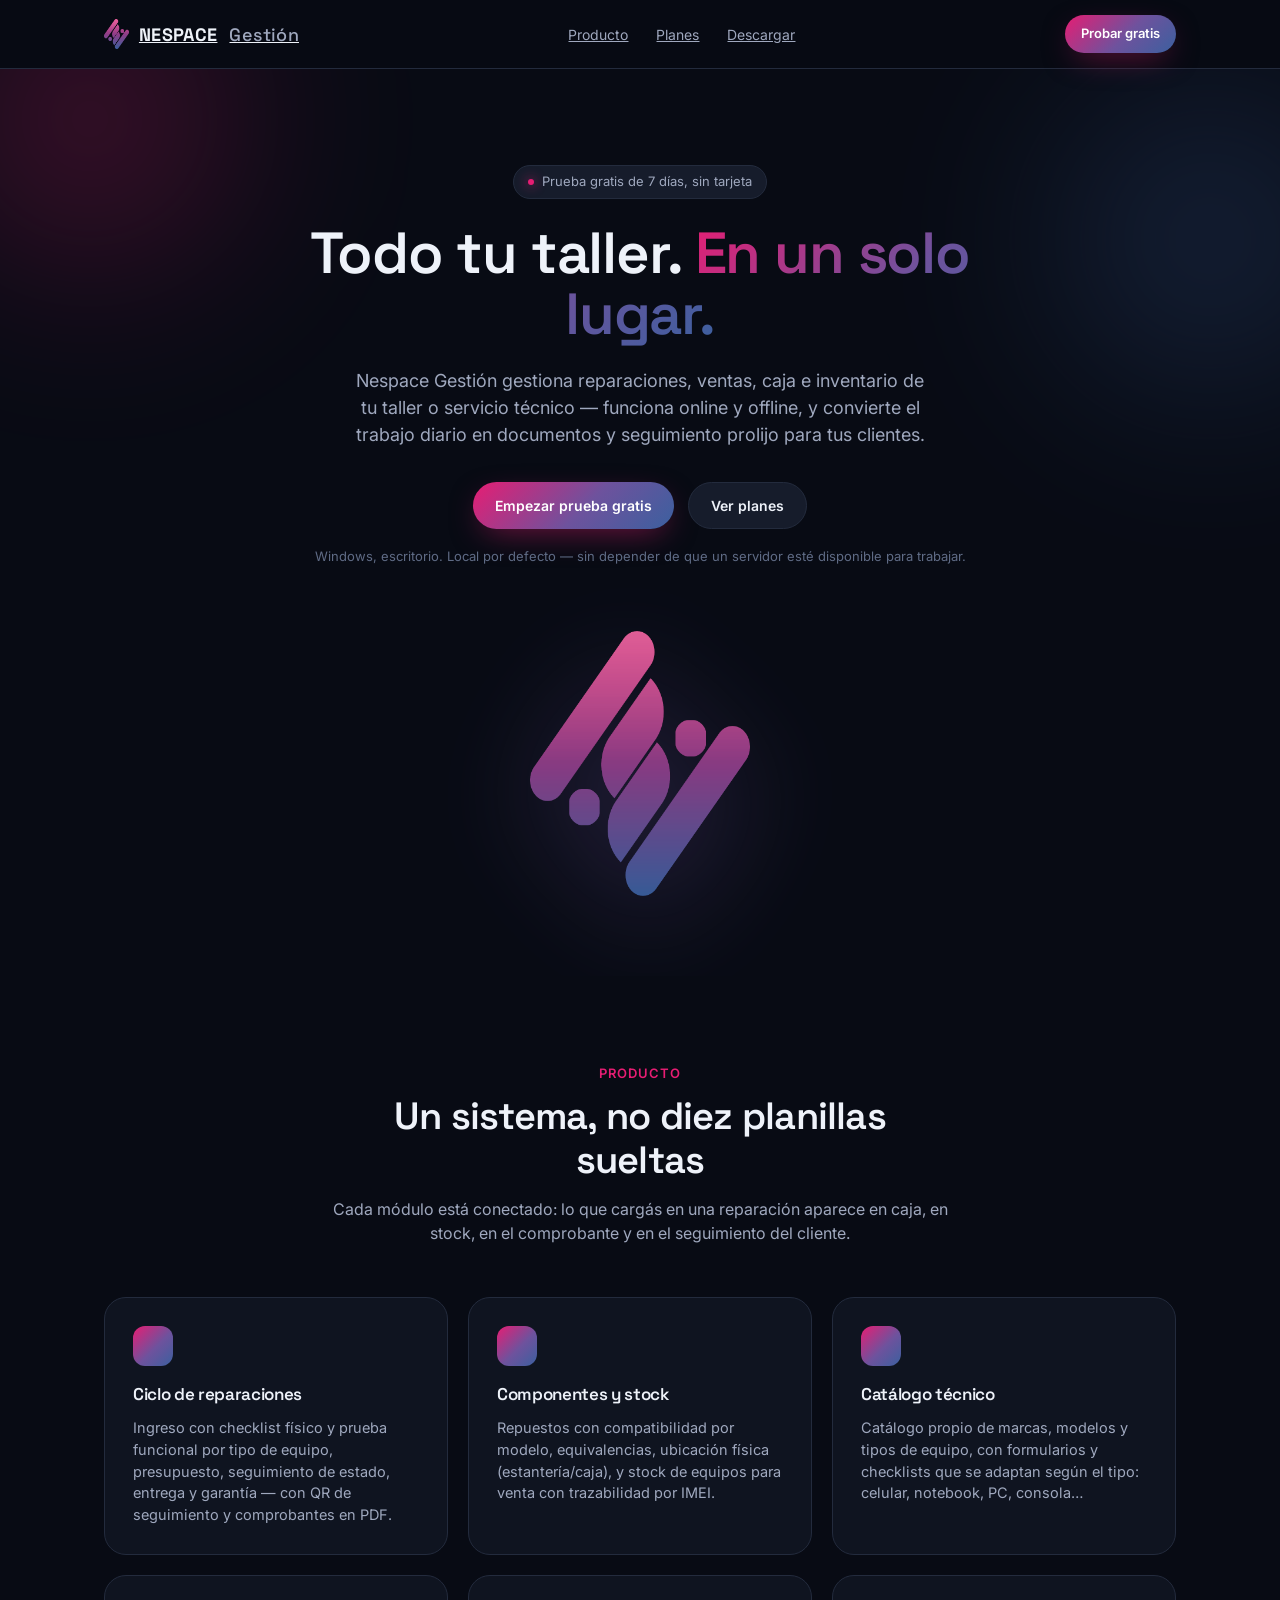
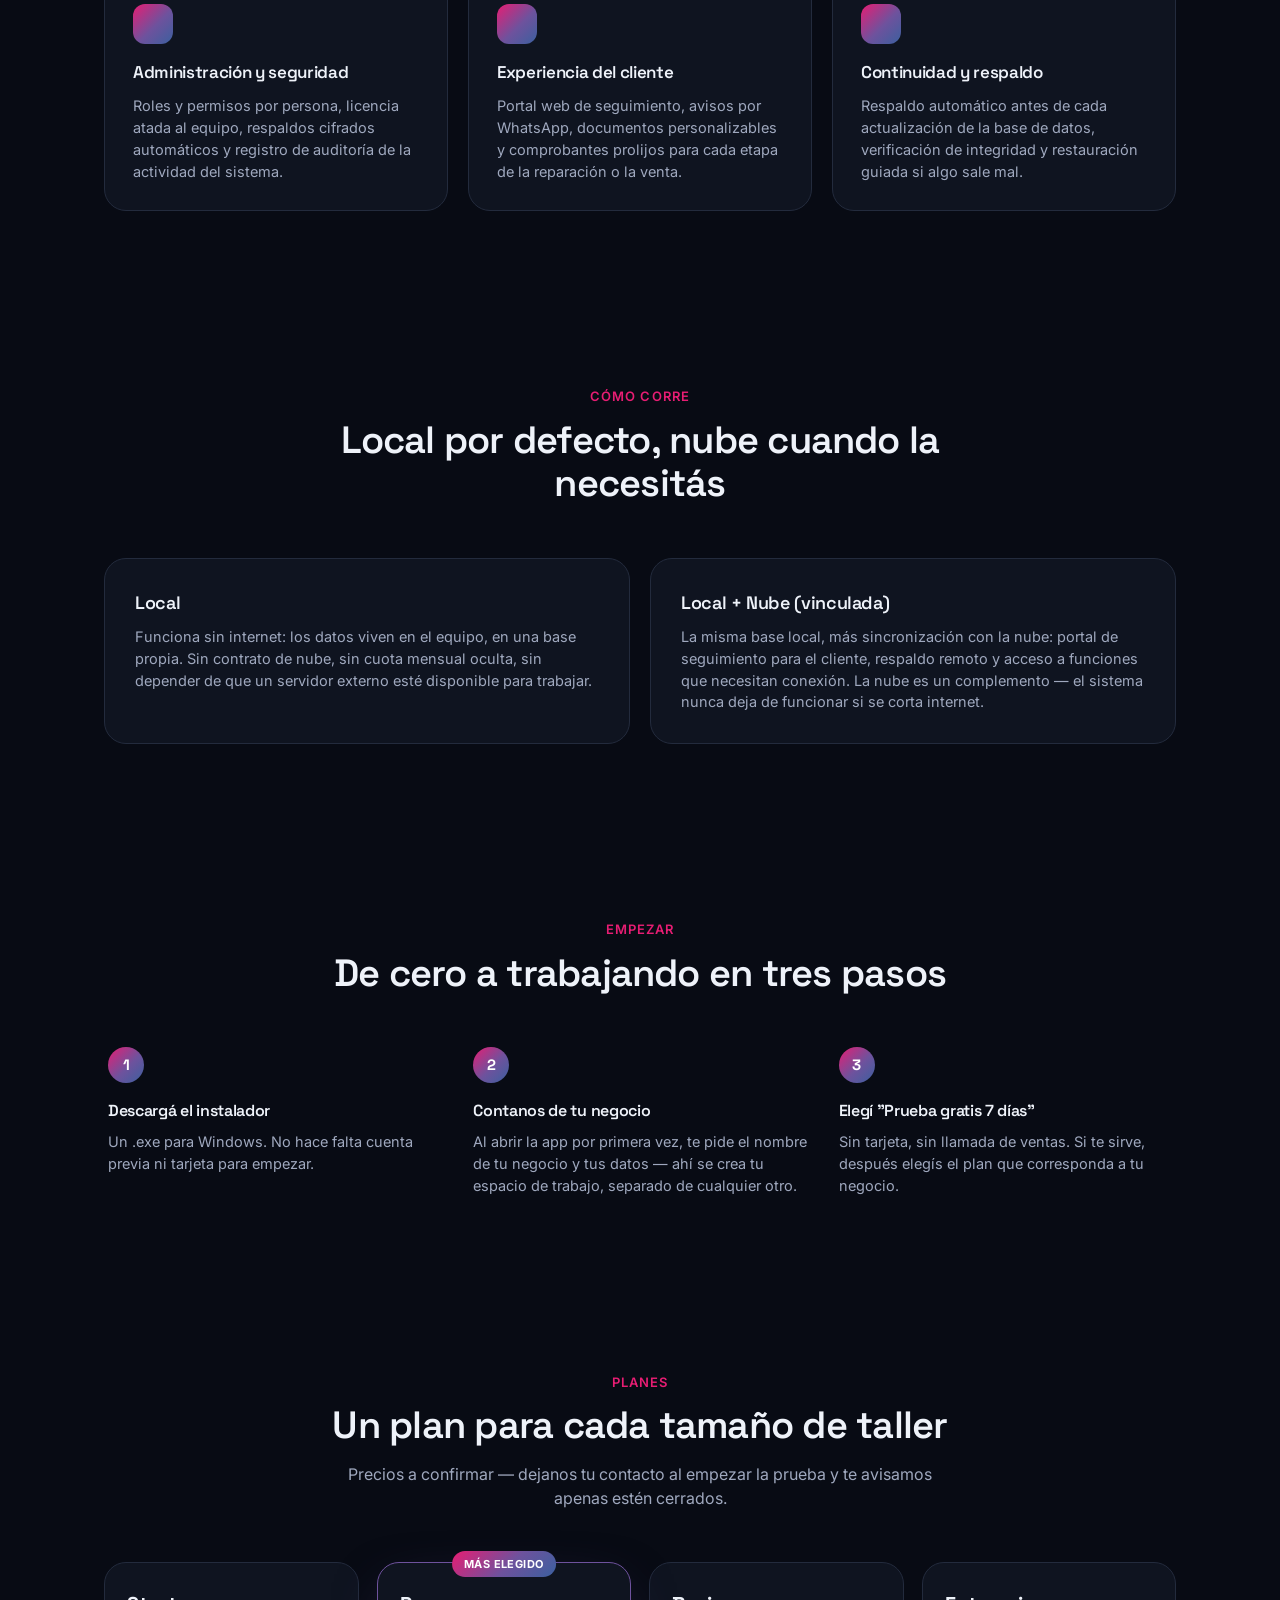
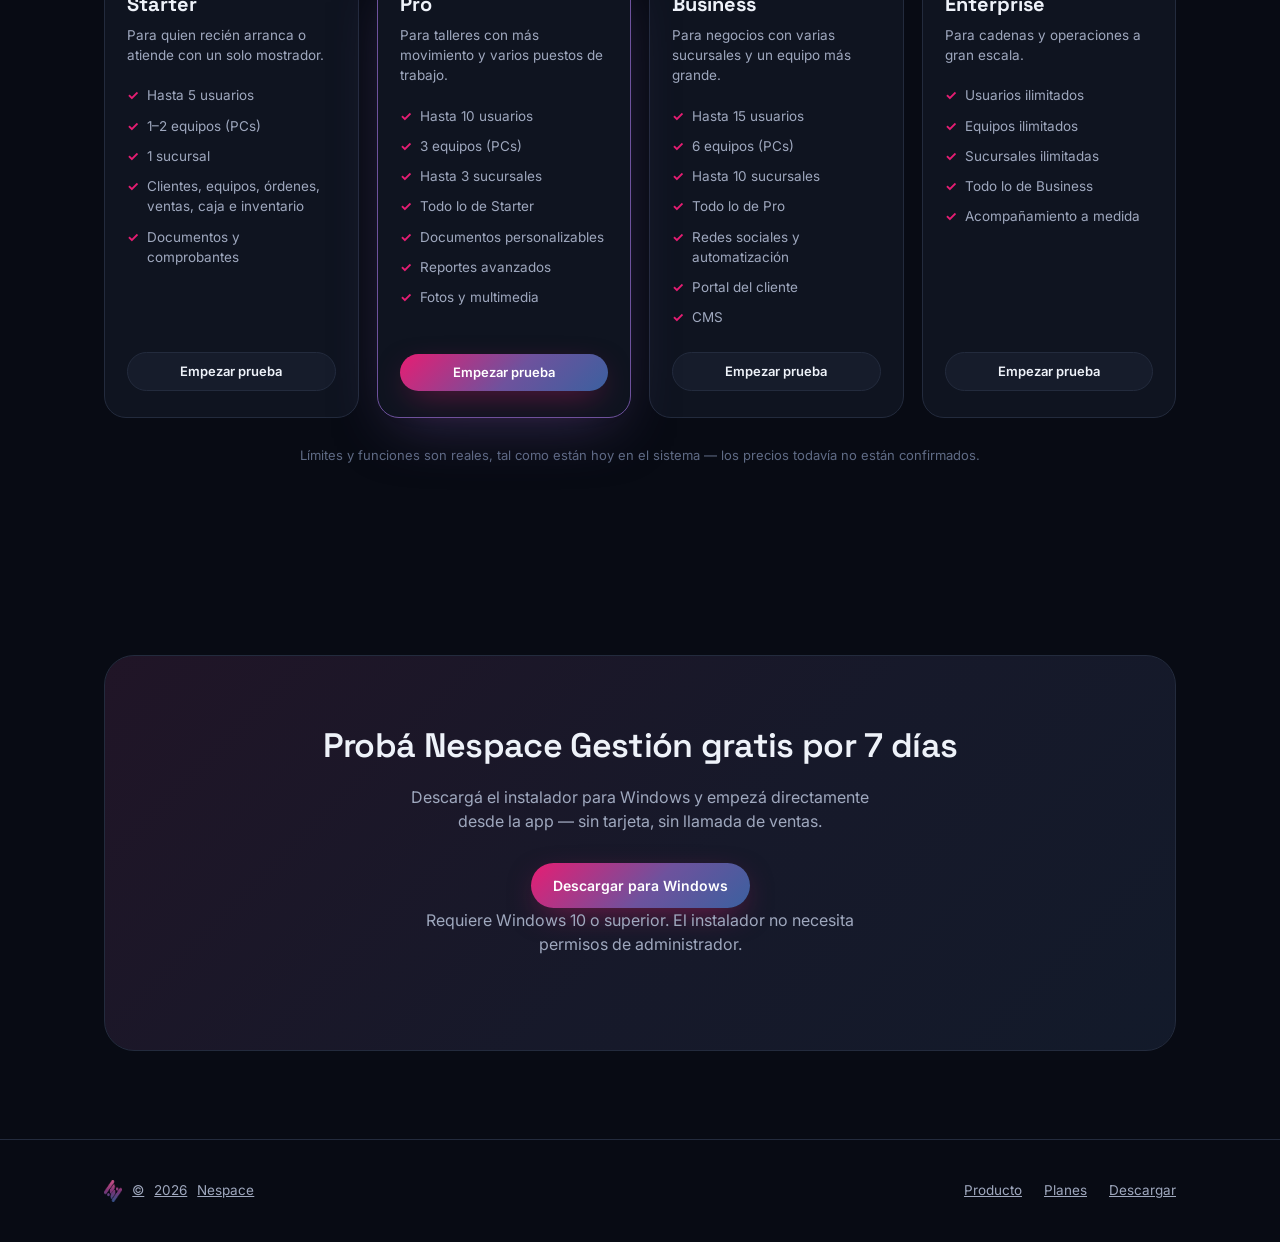
==== index.html @ 1d9409e7 "Sitio público de Nespace Gestión" ====
<!doctype html>
<html lang="es-AR">
<head>
  <meta charset="UTF-8" />
  <meta name="viewport" content="width=device-width, initial-scale=1.0" />
  <title>Nespace Gestión — Sistema de gestión para talleres y servicios técnicos</title>
  <meta name="description" content="Nespace Gestión es el sistema para talleres y servicios técnicos: reparaciones, ventas, caja, inventario y seguimiento para el cliente, todo en un solo lugar. Probalo gratis 7 días." />
  <meta property="og:title" content="Nespace Gestión — Sistema de gestión para talleres y servicios técnicos" />
  <meta property="og:description" content="Reparaciones, ventas, caja, inventario y seguimiento para el cliente, todo en un solo lugar. Prueba gratis de 7 días." />
  <meta property="og:image" content="https://nespace.com.ar/assets/horizontal-dark.png" />
  <meta property="og:type" content="website" />
  <meta property="og:locale" content="es_AR" />
  <meta name="twitter:card" content="summary_large_image" />
  <link rel="icon" href="assets/favicon-32.png" />
  <link rel="stylesheet" href="style.css" />
</head>
<body>

  <nav class="nav">
    <div class="wrap">
      <a href="#top" class="nav-brand">
        <img src="assets/isotipo-transparent.png" alt="" />
        NESPACE <span class="product-tag">Gestión</span>
      </a>
      <div class="nav-links">
        <a href="#producto">Producto</a>
        <a href="#planes">Planes</a>
        <a href="#descargar">Descargar</a>
      </div>
      <div class="nav-cta">
        <a href="#descargar" class="btn btn-primary btn-sm">Probar gratis</a>
      </div>
    </div>
  </nav>

  <header class="hero" id="top">
    <div class="hero-blobs" aria-hidden="true">
      <div class="blob blob-1"></div>
      <div class="blob blob-2"></div>
    </div>
    <div class="wrap">
      <div class="hero-content">
        <span class="eyebrow"><span class="dot"></span> Prueba gratis de 7 días, sin tarjeta</span>
        <h1>Todo tu taller. <span class="grad">En un solo lugar.</span></h1>
        <p class="lead">
          Nespace Gestión gestiona reparaciones, ventas, caja e inventario de tu taller o servicio técnico —
          funciona online y offline, y convierte el trabajo diario en documentos y seguimiento
          prolijo para tus clientes.
        </p>
        <div class="hero-actions">
          <a href="#descargar" class="btn btn-primary">Empezar prueba gratis</a>
          <a href="#planes" class="btn btn-ghost">Ver planes</a>
        </div>
        <p class="hero-note">Windows, escritorio. Local por defecto — sin depender de que un servidor esté disponible para trabajar.</p>
      </div>
      <img class="hero-mark" src="assets/isotipo-transparent.png" alt="Isotipo de Nespace" />
    </div>
  </header>

  <section id="producto">
    <div class="wrap">
      <div class="section-head">
        <span class="kicker">Producto</span>
        <h2>Un sistema, no diez planillas sueltas</h2>
        <p>Cada módulo está conectado: lo que cargás en una reparación aparece en caja, en stock, en el comprobante y en el seguimiento del cliente.</p>
      </div>
      <div class="features">
        <div class="feature-card">
          <div class="feature-icon"></div>
          <h3>Ciclo de reparaciones</h3>
          <p>Ingreso con checklist físico y prueba funcional por tipo de equipo, presupuesto, seguimiento de estado, entrega y garantía — con QR de seguimiento y comprobantes en PDF.</p>
        </div>
        <div class="feature-card">
          <div class="feature-icon"></div>
          <h3>Componentes y stock</h3>
          <p>Repuestos con compatibilidad por modelo, equivalencias, ubicación física (estantería/caja), y stock de equipos para venta con trazabilidad por IMEI.</p>
        </div>
        <div class="feature-card">
          <div class="feature-icon"></div>
          <h3>Catálogo técnico</h3>
          <p>Catálogo propio de marcas, modelos y tipos de equipo, con formularios y checklists que se adaptan según el tipo: celular, notebook, PC, consola…</p>
        </div>
        <div class="feature-card">
          <div class="feature-icon"></div>
          <h3>Administración y seguridad</h3>
          <p>Roles y permisos por persona, licencia atada al equipo, respaldos cifrados automáticos y registro de auditoría de la actividad del sistema.</p>
        </div>
        <div class="feature-card">
          <div class="feature-icon"></div>
          <h3>Experiencia del cliente</h3>
          <p>Portal web de seguimiento, avisos por WhatsApp, documentos personalizables y comprobantes prolijos para cada etapa de la reparación o la venta.</p>
        </div>
        <div class="feature-card">
          <div class="feature-icon"></div>
          <h3>Continuidad y respaldo</h3>
          <p>Respaldo automático antes de cada actualización de la base de datos, verificación de integridad y restauración guiada si algo sale mal.</p>
        </div>
      </div>
    </div>
  </section>

  <section id="modalidad">
    <div class="wrap">
      <div class="section-head">
        <span class="kicker">Cómo corre</span>
        <h2>Local por defecto, nube cuando la necesitás</h2>
      </div>
      <div class="modalidades">
        <div class="modalidad-card">
          <h3>Local</h3>
          <p>Funciona sin internet: los datos viven en el equipo, en una base propia. Sin contrato de nube, sin cuota mensual oculta, sin depender de que un servidor externo esté disponible para trabajar.</p>
        </div>
        <div class="modalidad-card">
          <h3>Local + Nube (vinculada)</h3>
          <p>La misma base local, más sincronización con la nube: portal de seguimiento para el cliente, respaldo remoto y acceso a funciones que necesitan conexión. La nube es un complemento — el sistema nunca deja de funcionar si se corta internet.</p>
        </div>
      </div>
    </div>
  </section>

  <section id="empezar">
    <div class="wrap">
      <div class="section-head">
        <span class="kicker">Empezar</span>
        <h2>De cero a trabajando en tres pasos</h2>
      </div>
      <div class="steps">
        <div class="step">
          <div class="step-num">1</div>
          <h3>Descargá el instalador</h3>
          <p>Un .exe para Windows. No hace falta cuenta previa ni tarjeta para empezar.</p>
        </div>
        <div class="step">
          <div class="step-num">2</div>
          <h3>Contanos de tu negocio</h3>
          <p>Al abrir la app por primera vez, te pide el nombre de tu negocio y tus datos — ahí se crea tu espacio de trabajo, separado de cualquier otro.</p>
        </div>
        <div class="step">
          <div class="step-num">3</div>
          <h3>Elegí "Prueba gratis 7 días"</h3>
          <p>Sin tarjeta, sin llamada de ventas. Si te sirve, después elegís el plan que corresponda a tu negocio.</p>
        </div>
      </div>
    </div>
  </section>

  <section id="planes">
    <div class="wrap">
      <div class="section-head">
        <span class="kicker">Planes</span>
        <h2>Un plan para cada tamaño de taller</h2>
        <p>Precios a confirmar — dejanos tu contacto al empezar la prueba y te avisamos apenas estén cerrados.</p>
      </div>
      <div class="plans">
        <div class="plan-card">
          <div class="plan-name">Starter</div>
          <div class="plan-tagline">Para quien recién arranca o atiende con un solo mostrador.</div>
          <ul class="plan-bullets">
            <li>Hasta 5 usuarios</li>
            <li>1–2 equipos (PCs)</li>
            <li>1 sucursal</li>
            <li>Clientes, equipos, órdenes, ventas, caja e inventario</li>
            <li>Documentos y comprobantes</li>
          </ul>
          <a href="#descargar" class="btn btn-ghost btn-block btn-sm">Empezar prueba</a>
        </div>
        <div class="plan-card popular">
          <div class="plan-badge">Más elegido</div>
          <div class="plan-name">Pro</div>
          <div class="plan-tagline">Para talleres con más movimiento y varios puestos de trabajo.</div>
          <ul class="plan-bullets">
            <li>Hasta 10 usuarios</li>
            <li>3 equipos (PCs)</li>
            <li>Hasta 3 sucursales</li>
            <li>Todo lo de Starter</li>
            <li>Documentos personalizables</li>
            <li>Reportes avanzados</li>
            <li>Fotos y multimedia</li>
          </ul>
          <a href="#descargar" class="btn btn-primary btn-block btn-sm">Empezar prueba</a>
        </div>
        <div class="plan-card">
          <div class="plan-name">Business</div>
          <div class="plan-tagline">Para negocios con varias sucursales y un equipo más grande.</div>
          <ul class="plan-bullets">
            <li>Hasta 15 usuarios</li>
            <li>6 equipos (PCs)</li>
            <li>Hasta 10 sucursales</li>
            <li>Todo lo de Pro</li>
            <li>Redes sociales y automatización</li>
            <li>Portal del cliente</li>
            <li>CMS</li>
          </ul>
          <a href="#descargar" class="btn btn-ghost btn-block btn-sm">Empezar prueba</a>
        </div>
        <div class="plan-card">
          <div class="plan-name">Enterprise</div>
          <div class="plan-tagline">Para cadenas y operaciones a gran escala.</div>
          <ul class="plan-bullets">
            <li>Usuarios ilimitados</li>
            <li>Equipos ilimitados</li>
            <li>Sucursales ilimitadas</li>
            <li>Todo lo de Business</li>
            <li>Acompañamiento a medida</li>
          </ul>
          <a href="#descargar" class="btn btn-ghost btn-block btn-sm">Empezar prueba</a>
        </div>
      </div>
      <p class="plans-note">Límites y funciones son reales, tal como están hoy en el sistema — los precios todavía no están confirmados.</p>
    </div>
  </section>

  <section id="descargar">
    <div class="wrap">
      <div class="cta">
        <h2>Probá Nespace Gestión gratis por 7 días</h2>
        <p>Descargá el instalador para Windows y empezá directamente desde la app — sin tarjeta, sin llamada de ventas.</p>
        <div class="cta-actions">
          <a href="https://github.com/soportenespace/nespace/releases" class="btn btn-primary" target="_blank" rel="noopener">Descargar para Windows</a>
        </div>
        <p class="cta-req">Requiere Windows 10 o superior. El instalador no necesita permisos de administrador.</p>
      </div>
    </div>
  </section>

  <footer>
    <div class="wrap">
      <a href="#top" class="footer-brand">
        <img src="assets/isotipo-transparent.png" alt="" />
        © <span id="year"></span> Nespace
      </a>
      <div class="footer-links">
        <a href="#producto">Producto</a>
        <a href="#planes">Planes</a>
        <a href="#descargar">Descargar</a>
      </div>
    </div>
  </footer>

  <script>
    document.getElementById('year').textContent = new Date().getFullYear();
  </script>
</body>
</html>
---- style.css ----
/* NESPACE — sitio público. Tokens tomados de brand/tokens.css (fuente de verdad). */
@import url('https://fonts.googleapis.com/css2?family=Space+Grotesk:wght@500;600;700&family=Inter:wght@400;500;600;700&display=swap');

:root {
  --brand-magenta: #e71d73;
  --brand-purple: #6e529d;
  --brand-blue: #3b609f;
  --grad-gestion: linear-gradient(135deg, #e71d73 0%, #6e529d 55%, #3b609f 100%);

  --bg: #080b14;
  --surface: #0f1420;
  --surface-2: #161c2b;
  --border: #232b3d;
  --text: #eef2f9;
  --text-2: #9fa8be;
  --text-muted: #5f6b85;

  --font-display: 'Space Grotesk', 'Segoe UI', system-ui, sans-serif;
  --font-body: 'Inter', 'Segoe UI', system-ui, sans-serif;

  --radius-md: 14px;
  --radius-lg: 22px;
  --radius-xl: 30px;
  --shadow-glow: 0 20px 60px -20px rgba(110, 82, 157, 0.5);
}

* { box-sizing: border-box; }
html { scroll-behavior: smooth; }

body {
  margin: 0;
  background: var(--bg);
  color: var(--text);
  font-family: var(--font-body);
  line-height: 1.5;
  -webkit-font-smoothing: antialiased;
}

h1, h2, h3, .display {
  font-family: var(--font-display);
  font-weight: 600;
  letter-spacing: -0.02em;
  margin: 0;
}

a { color: inherit; }
img { max-width: 100%; display: block; }

.wrap {
  max-width: 1120px;
  margin: 0 auto;
  padding: 0 24px;
}

/* ---- Nav ---- */
.nav {
  position: sticky;
  top: 0;
  z-index: 40;
  background: rgba(8, 11, 20, 0.78);
  backdrop-filter: blur(14px);
  border-bottom: 1px solid var(--border);
}
.nav .wrap {
  display: flex;
  align-items: center;
  justify-content: space-between;
  height: 68px;
}
.nav-brand {
  display: flex;
  align-items: center;
  gap: 10px;
  font-family: var(--font-display);
  font-weight: 700;
  font-size: 18px;
  letter-spacing: 0.02em;
}
.nav-brand img { height: 30px; width: auto; }
.nav-brand .product-tag {
  font-weight: 500;
  color: var(--text-2);
  margin-left: 2px;
}
.nav-links {
  display: flex;
  align-items: center;
  gap: 28px;
  font-size: 14px;
  color: var(--text-2);
}
.nav-links a { transition: color 140ms ease; }
.nav-links a:hover { color: var(--text); }
.nav-cta { display: flex; align-items: center; gap: 12px; }

/* ---- Buttons ---- */
.btn {
  display: inline-flex;
  align-items: center;
  justify-content: center;
  gap: 8px;
  padding: 12px 22px;
  border-radius: 999px;
  font-size: 14px;
  font-weight: 600;
  font-family: var(--font-body);
  text-decoration: none;
  cursor: pointer;
  border: none;
  transition: transform 160ms cubic-bezier(0.2, 0.7, 0.2, 1), box-shadow 200ms ease, opacity 160ms ease;
}
.btn:active { transform: scale(0.97); }
.btn-primary {
  background: var(--grad-gestion);
  color: #fff;
  box-shadow: 0 10px 32px -10px rgba(231, 29, 115, 0.55);
}
.btn-primary:hover { box-shadow: 0 14px 40px -10px rgba(231, 29, 115, 0.7); }
.btn-ghost {
  background: var(--surface-2);
  color: var(--text);
  border: 1px solid var(--border);
}
.btn-ghost:hover { border-color: #3a4560; }
.btn-sm { padding: 9px 16px; font-size: 13px; }
.btn-block { width: 100%; }

/* ---- Hero ---- */
.hero {
  position: relative;
  overflow: hidden;
  padding: 96px 0 80px;
}
.hero-blobs { position: absolute; inset: 0; pointer-events: none; z-index: 0; }
.blob { position: absolute; border-radius: 999px; filter: blur(90px); opacity: 0.35; }
.blob-1 { width: 420px; height: 420px; top: -160px; left: -120px; background: radial-gradient(circle, var(--brand-magenta), transparent 70%); }
.blob-2 { width: 460px; height: 460px; top: -60px; right: -160px; background: radial-gradient(circle, var(--brand-blue), transparent 70%); }
.hero .wrap { position: relative; z-index: 1; }
.hero-content { max-width: 720px; margin: 0 auto; text-align: center; }
.eyebrow {
  display: inline-flex;
  align-items: center;
  gap: 8px;
  padding: 6px 14px;
  border-radius: 999px;
  background: var(--surface-2);
  border: 1px solid var(--border);
  font-size: 13px;
  color: var(--text-2);
  margin-bottom: 24px;
}
.eyebrow .dot { width: 6px; height: 6px; border-radius: 999px; background: var(--brand-magenta); box-shadow: 0 0 12px var(--brand-magenta); }
.hero h1 { font-size: clamp(36px, 6vw, 58px); line-height: 1.06; }
.hero h1 .grad {
  background: var(--grad-gestion);
  -webkit-background-clip: text;
  background-clip: text;
  color: transparent;
}
.hero p.lead {
  font-size: 18px;
  color: var(--text-2);
  margin: 22px 0 34px;
  max-width: 580px;
  margin-left: auto;
  margin-right: auto;
}
.hero-actions { display: flex; gap: 14px; justify-content: center; flex-wrap: wrap; }
.hero-note { margin-top: 18px; font-size: 13px; color: var(--text-muted); }

.hero-mark { margin: 64px auto 0; width: 220px; opacity: 0.94; filter: drop-shadow(0 30px 60px rgba(110, 82, 157, 0.35)); }

/* ---- Sections ---- */
section { padding: 88px 0; }
.section-head { max-width: 620px; margin: 0 auto 52px; text-align: center; }
.section-head .kicker { display: block; font-size: 13px; font-weight: 600; letter-spacing: 0.08em; text-transform: uppercase; color: var(--brand-magenta); margin-bottom: 12px; }
.section-head h2 { font-size: clamp(28px, 4vw, 38px); line-height: 1.15; }
.section-head p { color: var(--text-2); margin-top: 14px; font-size: 16px; }

/* ---- Feature grid ---- */
.features {
  display: grid;
  grid-template-columns: repeat(3, 1fr);
  gap: 20px;
}
.feature-card {
  background: var(--surface);
  border: 1px solid var(--border);
  border-radius: var(--radius-lg);
  padding: 28px;
}
.feature-card h3 { font-size: 17px; margin-bottom: 10px; }
.feature-card p { color: var(--text-2); font-size: 14.5px; margin: 0; }
.feature-icon {
  width: 40px; height: 40px;
  border-radius: 12px;
  background: var(--grad-gestion);
  margin-bottom: 16px;
}

/* ---- Modalidades ---- */
.modalidades {
  display: grid;
  grid-template-columns: 1fr 1fr;
  gap: 20px;
}
.modalidad-card {
  background: var(--surface);
  border: 1px solid var(--border);
  border-radius: var(--radius-lg);
  padding: 30px;
}
.modalidad-card h3 { font-size: 18px; margin-bottom: 10px; }
.modalidad-card p { color: var(--text-2); font-size: 14.5px; margin: 0; }

/* ---- Steps ---- */
.steps {
  display: grid;
  grid-template-columns: repeat(3, 1fr);
  gap: 24px;
  counter-reset: step;
}
.step { position: relative; padding-left: 4px; }
.step-num {
  display: flex; align-items: center; justify-content: center;
  width: 36px; height: 36px;
  border-radius: 999px;
  background: var(--grad-gestion);
  color: #fff; font-family: var(--font-display); font-weight: 700; font-size: 15px;
  margin-bottom: 16px;
}
.step h3 { font-size: 16px; margin-bottom: 8px; }
.step p { color: var(--text-2); font-size: 14.5px; margin: 0; }

/* ---- Pricing ---- */
.plans {
  display: grid;
  grid-template-columns: repeat(4, 1fr);
  gap: 18px;
}
.plan-card {
  background: var(--surface);
  border: 1px solid var(--border);
  border-radius: var(--radius-lg);
  padding: 26px 22px;
  display: flex;
  flex-direction: column;
}
.plan-card.popular {
  border-color: var(--brand-purple);
  box-shadow: var(--shadow-glow);
  position: relative;
}
.plan-badge {
  position: absolute; top: -12px; left: 50%; transform: translateX(-50%);
  background: var(--grad-gestion); color: #fff;
  font-size: 11px; font-weight: 700; letter-spacing: 0.04em; text-transform: uppercase;
  padding: 5px 12px; border-radius: 999px;
}
.plan-name { font-family: var(--font-display); font-size: 20px; font-weight: 700; margin-bottom: 6px; }
.plan-tagline { color: var(--text-2); font-size: 13.5px; margin-bottom: 20px; min-height: 40px; }
.plan-bullets { list-style: none; margin: 0 0 24px; padding: 0; display: flex; flex-direction: column; gap: 10px; flex: 1; }
.plan-bullets li { font-size: 13.5px; color: var(--text-2); display: flex; gap: 8px; align-items: flex-start; }
.plan-bullets li::before { content: '✓'; color: var(--brand-magenta); font-weight: 700; flex-shrink: 0; }
.plans-note { text-align: center; color: var(--text-muted); font-size: 13px; margin-top: 28px; }

/* ---- Download CTA ---- */
.cta {
  background: var(--surface);
  border: 1px solid var(--border);
  border-radius: var(--radius-xl);
  padding: 64px 40px;
  text-align: center;
  position: relative;
  overflow: hidden;
}
.cta::before {
  content: '';
  position: absolute; inset: 0;
  background: var(--grad-gestion);
  opacity: 0.08;
}
.cta > * { position: relative; z-index: 1; }
.cta h2 { font-size: clamp(26px, 4vw, 34px); margin-bottom: 14px; }
.cta p { color: var(--text-2); font-size: 16px; max-width: 480px; margin: 0 auto 30px; }
.cta-actions { display: flex; gap: 14px; justify-content: center; flex-wrap: wrap; }
.cta-req { margin-top: 20px; font-size: 12.5px; color: var(--text-muted); }

/* ---- Footer ---- */
footer {
  border-top: 1px solid var(--border);
  padding: 40px 0;
}
footer .wrap {
  display: flex; align-items: center; justify-content: space-between; flex-wrap: wrap; gap: 16px;
}
.footer-brand { display: flex; align-items: center; gap: 10px; color: var(--text-2); font-size: 13.5px; }
.footer-brand img { height: 22px; width: auto; opacity: 0.85; }
.footer-links { display: flex; gap: 22px; font-size: 13.5px; color: var(--text-2); }
.footer-links a:hover { color: var(--text); }

@media (max-width: 900px) {
  .features { grid-template-columns: repeat(2, 1fr); }
  .plans { grid-template-columns: repeat(2, 1fr); }
  .modalidades { grid-template-columns: 1fr; }
  .steps { grid-template-columns: 1fr; }
}
@media (max-width: 640px) {
  .nav-links { display: none; }
  .features { grid-template-columns: 1fr; }
  .plans { grid-template-columns: 1fr; }
  .hero { padding: 64px 0 56px; }
  section { padding: 64px 0; }
}
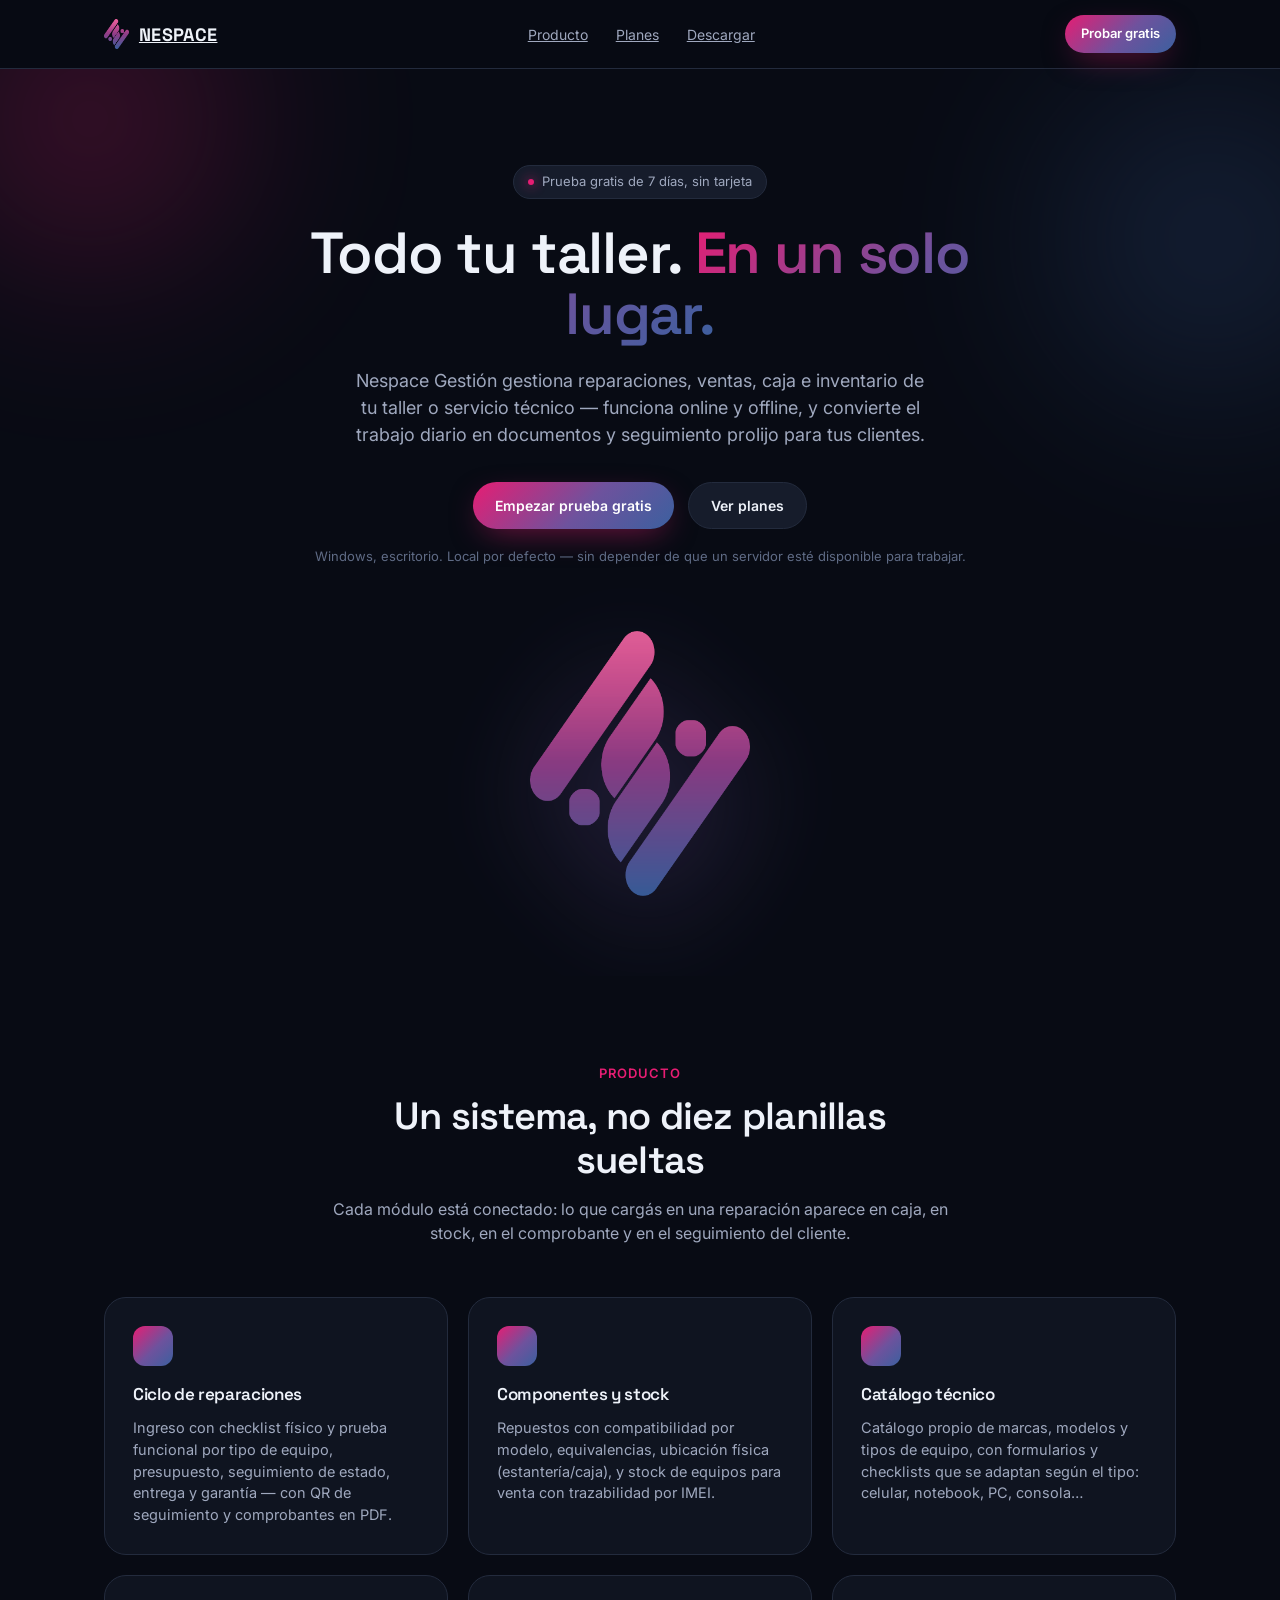
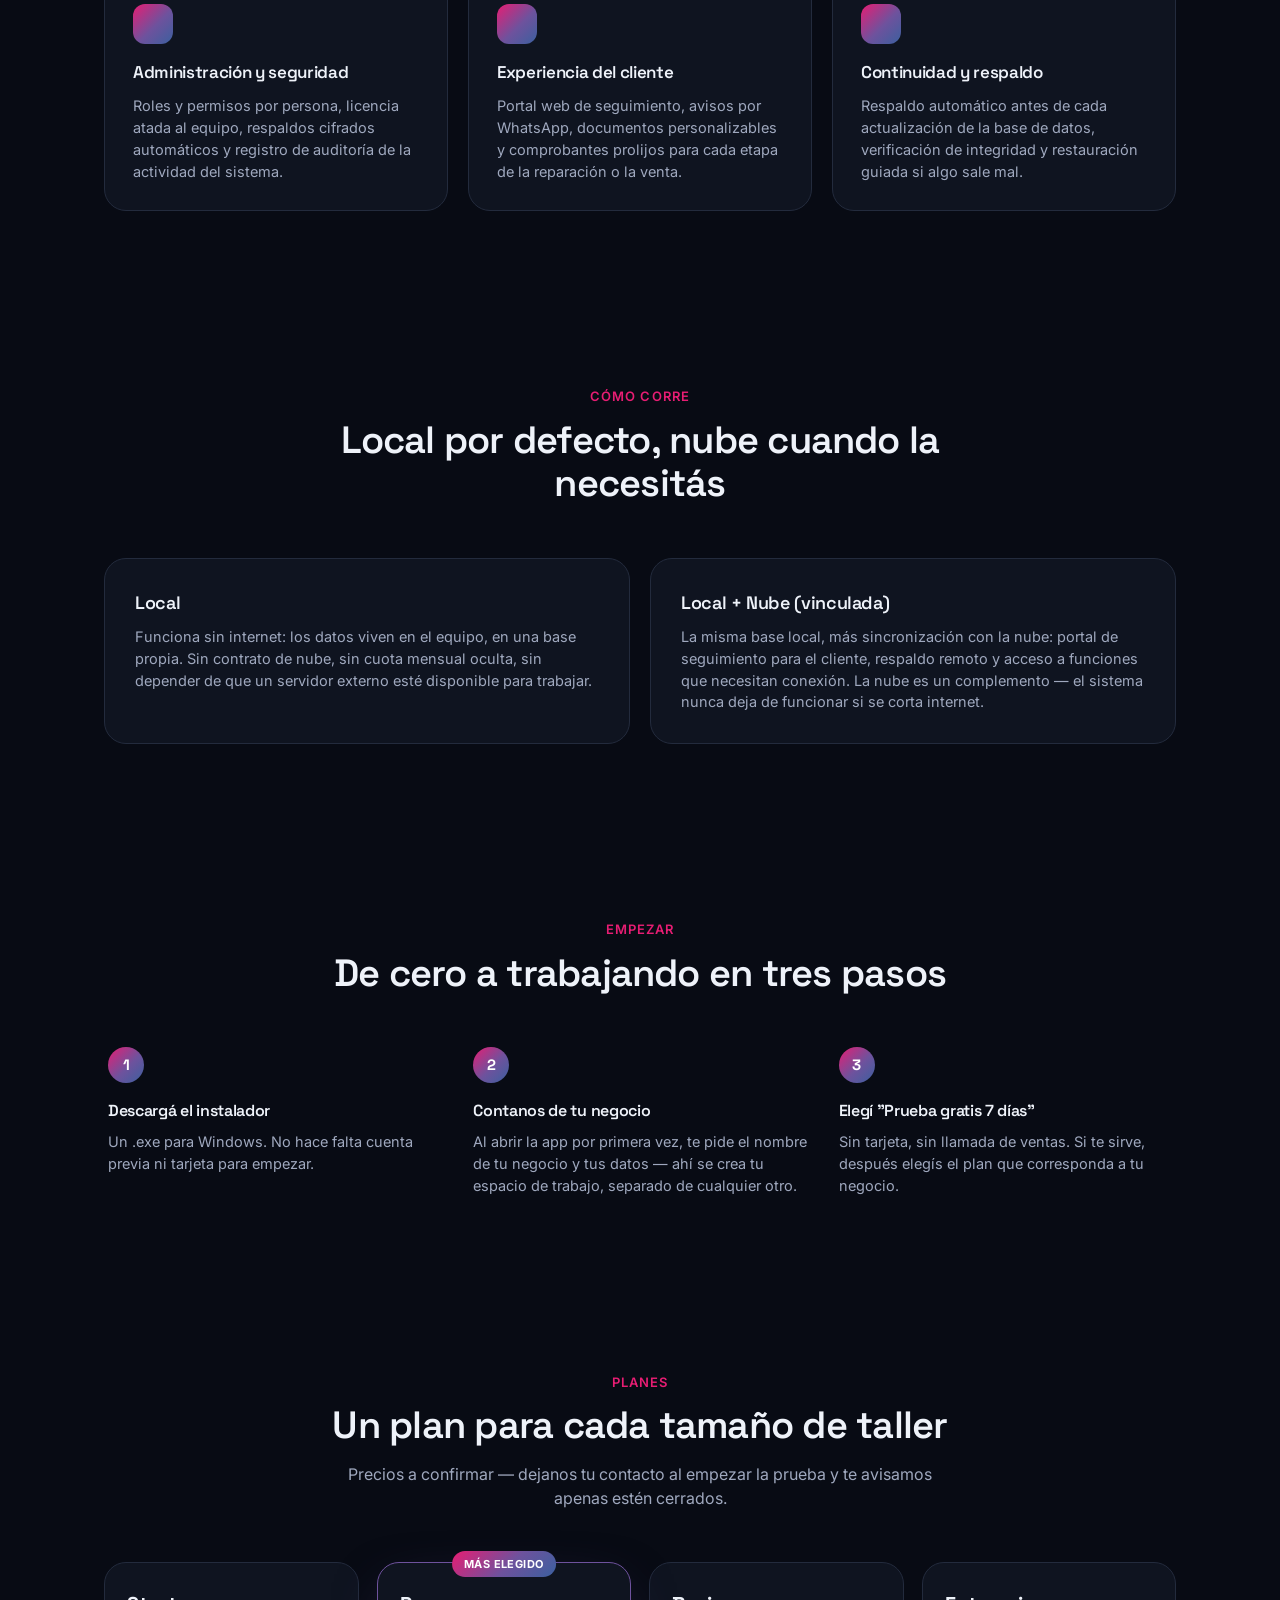
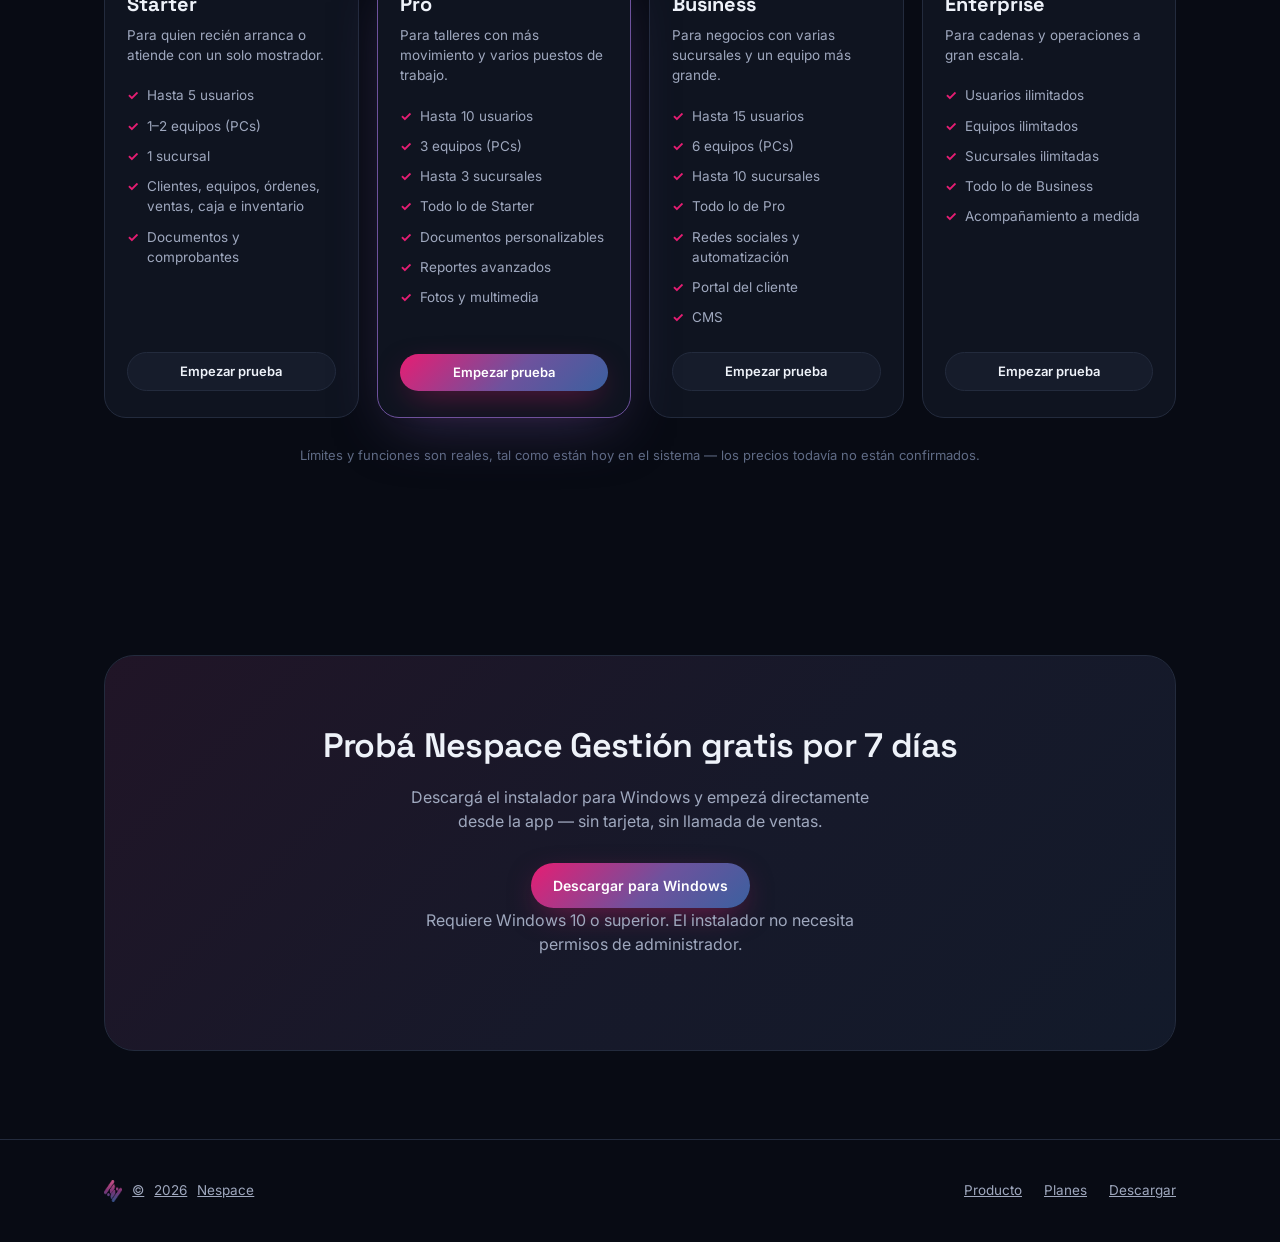
==== commit 7b75401c: "Favicon limpio (sin sombra) y saco la etiqueta 'Gestión' de la barra de navegación" ====
--- a/index.html
+++ b/index.html
@@ -20,7 +20,7 @@
     <div class="wrap">
       <a href="#top" class="nav-brand">
         <img src="assets/isotipo-transparent.png" alt="" />
-        NESPACE <span class="product-tag">Gestión</span>
+        NESPACE
       </a>
       <div class="nav-links">
         <a href="#producto">Producto</a>
--- a/style.css
+++ b/style.css
@@ -77,11 +77,6 @@
   letter-spacing: 0.02em;
 }
 .nav-brand img { height: 30px; width: auto; }
-.nav-brand .product-tag {
-  font-weight: 500;
-  color: var(--text-2);
-  margin-left: 2px;
-}
 .nav-links {
   display: flex;
   align-items: center;
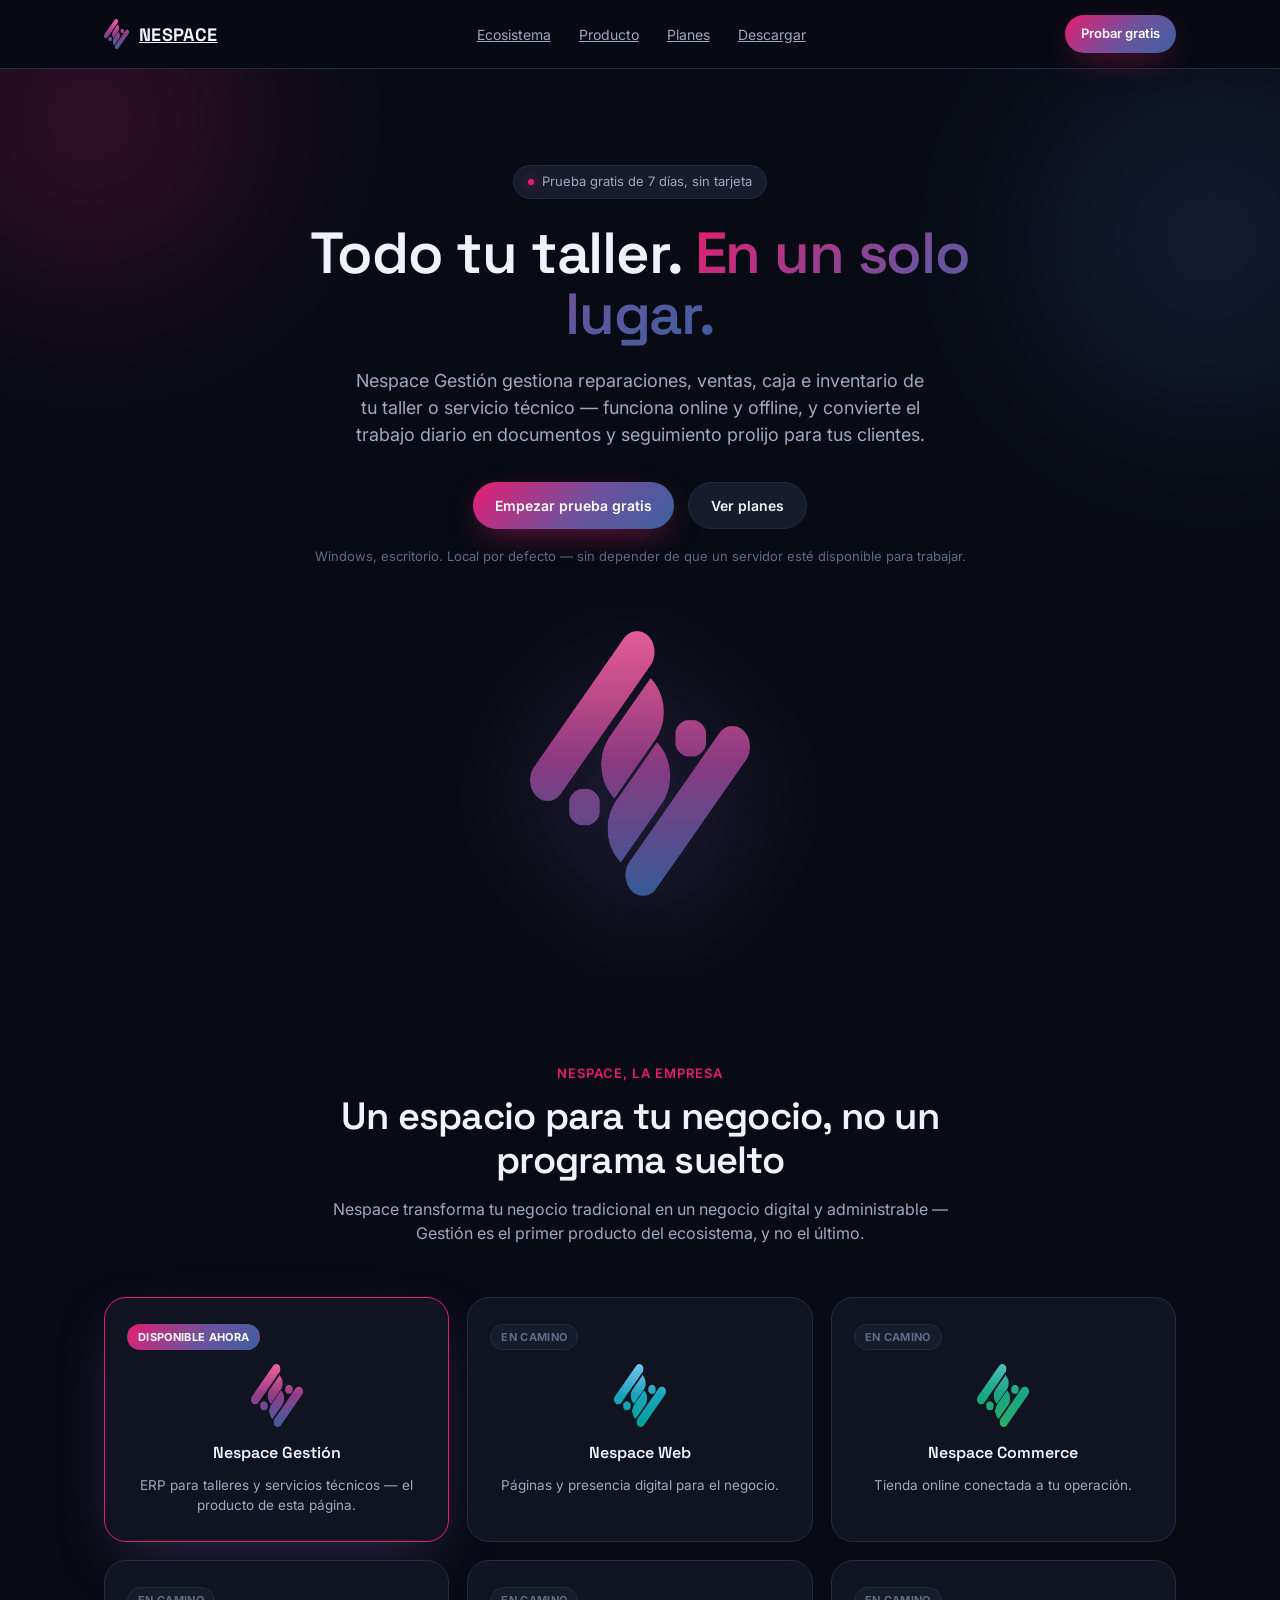
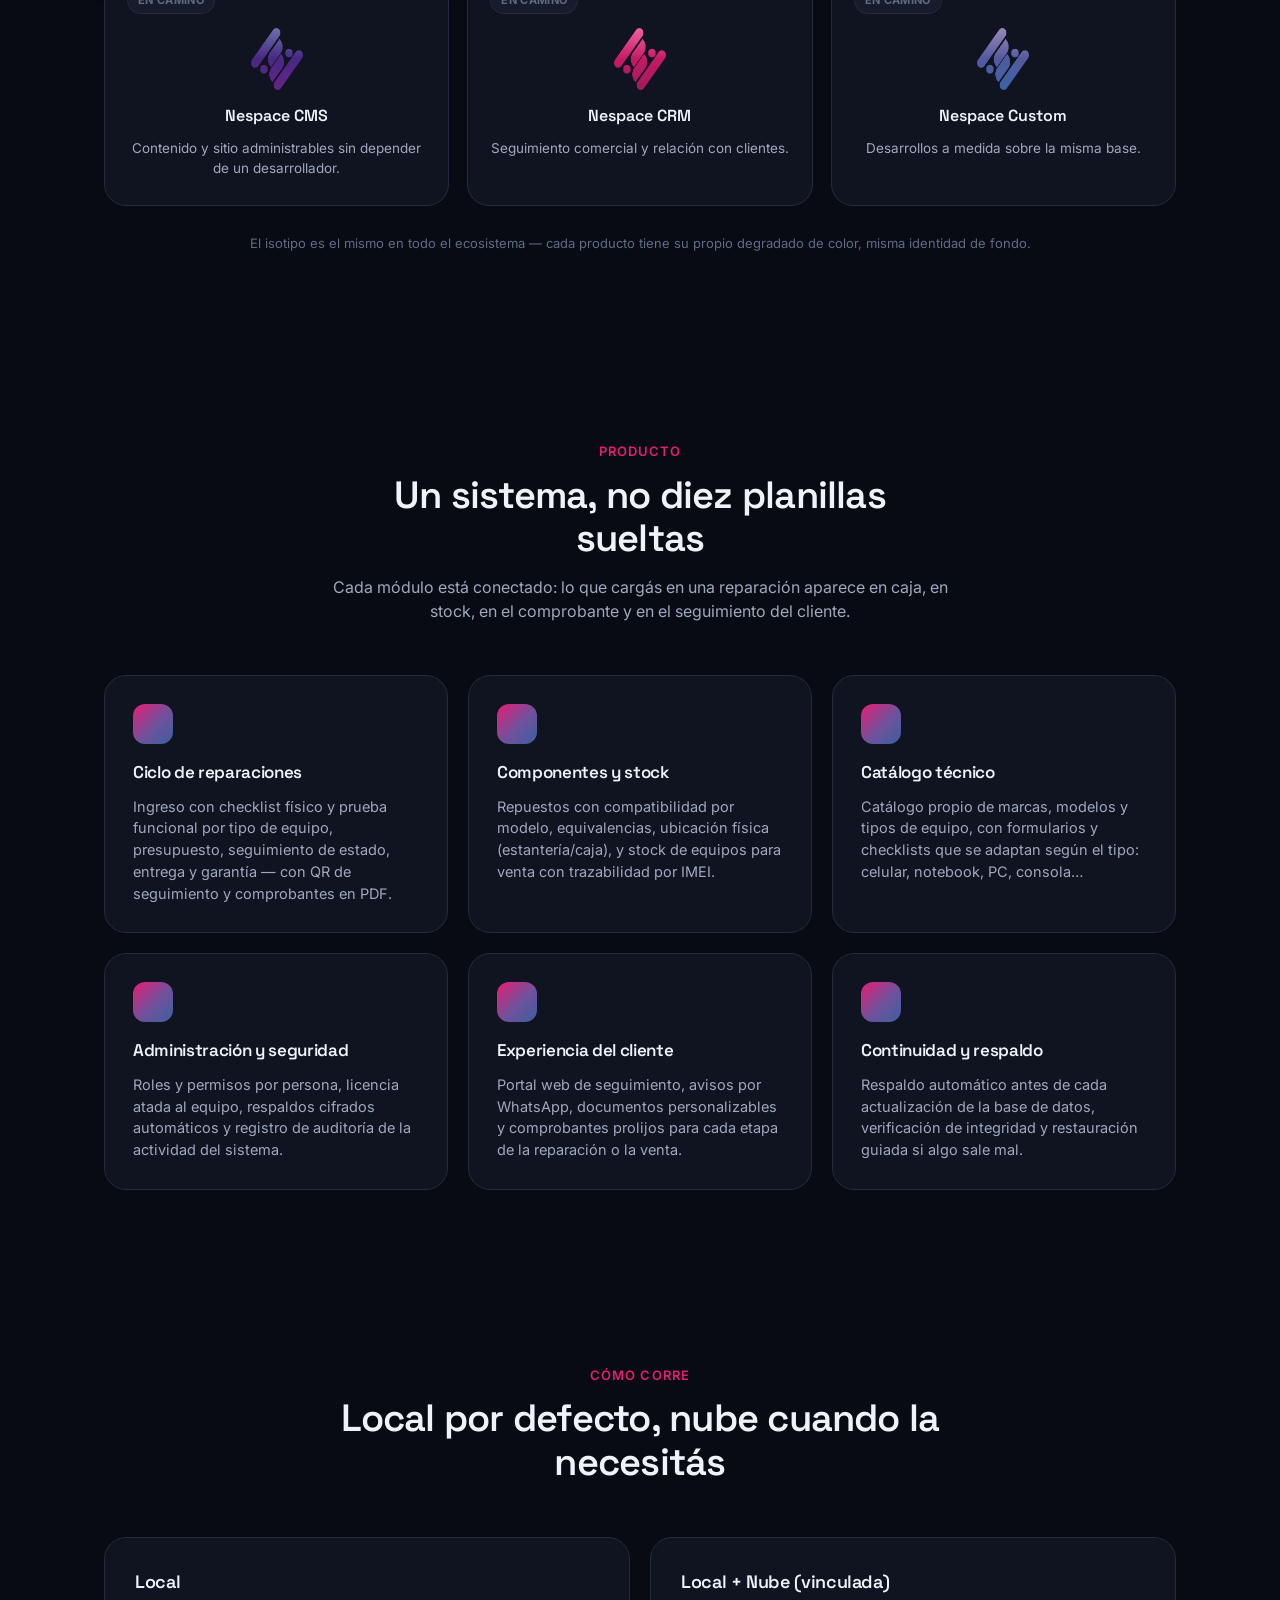
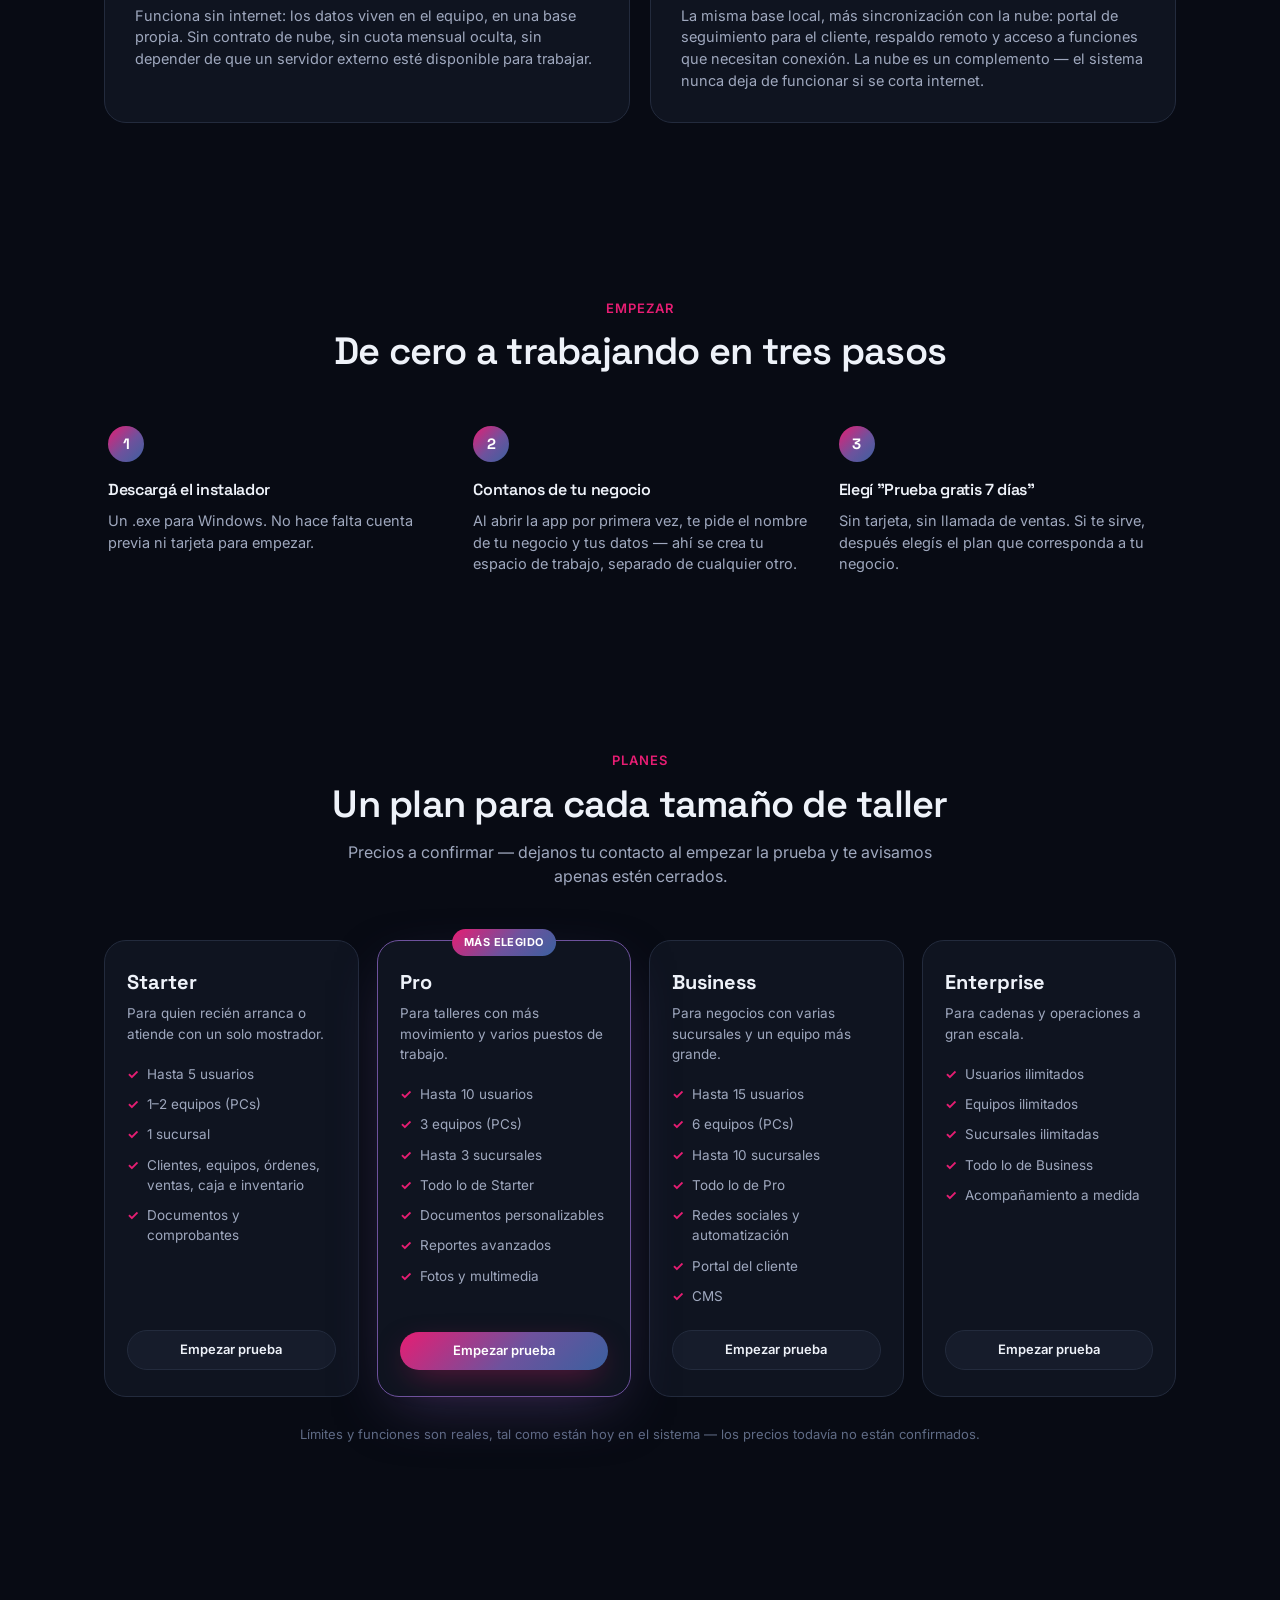
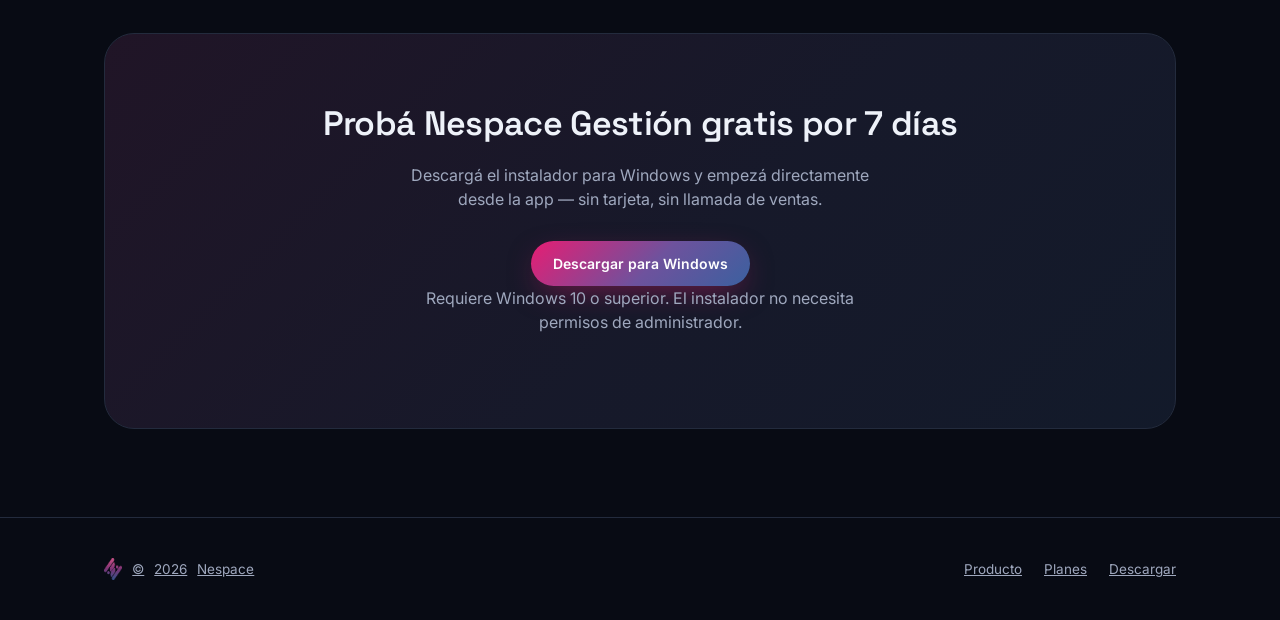
==== commit 67846a72: "Sección Ecosistema: qué es Nespace (empresa) y los 6 productos, Gestión disponible ahora" ====
--- a/index.html
+++ b/index.html
@@ -23,6 +23,7 @@
         NESPACE
       </a>
       <div class="nav-links">
+        <a href="#ecosistema">Ecosistema</a>
         <a href="#producto">Producto</a>
         <a href="#planes">Planes</a>
         <a href="#descargar">Descargar</a>
@@ -57,6 +58,55 @@
     </div>
   </header>
 
+  <section id="ecosistema">
+    <div class="wrap">
+      <div class="section-head">
+        <span class="kicker">Nespace, la empresa</span>
+        <h2>Un espacio para tu negocio, no un programa suelto</h2>
+        <p>Nespace transforma tu negocio tradicional en un negocio digital y administrable — Gestión es el primer producto del ecosistema, y no el último.</p>
+      </div>
+      <div class="eco-grid">
+        <div class="eco-card eco-live">
+          <span class="eco-badge eco-badge-live">Disponible ahora</span>
+          <img src="assets/ecosistema/gestion.png" alt="" />
+          <div class="eco-name">Nespace Gestión</div>
+          <p>ERP para talleres y servicios técnicos — el producto de esta página.</p>
+        </div>
+        <div class="eco-card">
+          <span class="eco-badge">En camino</span>
+          <img src="assets/ecosistema/web.png" alt="" />
+          <div class="eco-name">Nespace Web</div>
+          <p>Páginas y presencia digital para el negocio.</p>
+        </div>
+        <div class="eco-card">
+          <span class="eco-badge">En camino</span>
+          <img src="assets/ecosistema/commerce.png" alt="" />
+          <div class="eco-name">Nespace Commerce</div>
+          <p>Tienda online conectada a tu operación.</p>
+        </div>
+        <div class="eco-card">
+          <span class="eco-badge">En camino</span>
+          <img src="assets/ecosistema/cms.png" alt="" />
+          <div class="eco-name">Nespace CMS</div>
+          <p>Contenido y sitio administrables sin depender de un desarrollador.</p>
+        </div>
+        <div class="eco-card">
+          <span class="eco-badge">En camino</span>
+          <img src="assets/ecosistema/crm.png" alt="" />
+          <div class="eco-name">Nespace CRM</div>
+          <p>Seguimiento comercial y relación con clientes.</p>
+        </div>
+        <div class="eco-card">
+          <span class="eco-badge">En camino</span>
+          <img src="assets/ecosistema/custom.png" alt="" />
+          <div class="eco-name">Nespace Custom</div>
+          <p>Desarrollos a medida sobre la misma base.</p>
+        </div>
+      </div>
+      <p class="eco-note">El isotipo es el mismo en todo el ecosistema — cada producto tiene su propio degradado de color, misma identidad de fondo.</p>
+    </div>
+  </section>
+
   <section id="producto">
     <div class="wrap">
       <div class="section-head">
--- a/style.css
+++ b/style.css
@@ -193,6 +193,51 @@
   margin-bottom: 16px;
 }
 
+/* ---- Ecosistema ---- */
+.eco-grid {
+  display: grid;
+  grid-template-columns: repeat(3, 1fr);
+  gap: 18px;
+}
+.eco-card {
+  position: relative;
+  background: var(--surface);
+  border: 1px solid var(--border);
+  border-radius: var(--radius-lg);
+  padding: 26px 22px;
+  text-align: center;
+  display: flex;
+  flex-direction: column;
+  align-items: center;
+  gap: 10px;
+}
+.eco-card.eco-live {
+  border-color: var(--brand-magenta);
+  box-shadow: var(--shadow-glow);
+}
+.eco-card img { width: 52px; height: auto; margin-bottom: 4px; }
+.eco-badge {
+  align-self: flex-start;
+  font-size: 11px;
+  font-weight: 700;
+  letter-spacing: 0.03em;
+  text-transform: uppercase;
+  color: var(--text-muted);
+  background: var(--surface-2);
+  border: 1px solid var(--border);
+  border-radius: 999px;
+  padding: 4px 10px;
+  margin-bottom: 4px;
+}
+.eco-badge-live {
+  color: #fff;
+  background: var(--grad-gestion);
+  border-color: transparent;
+}
+.eco-name { font-family: var(--font-display); font-weight: 600; font-size: 16px; }
+.eco-card p { color: var(--text-2); font-size: 13.5px; margin: 0; }
+.eco-note { text-align: center; color: var(--text-muted); font-size: 13px; margin-top: 28px; }
+
 /* ---- Modalidades ---- */
 .modalidades {
   display: grid;
@@ -297,6 +342,7 @@
 @media (max-width: 900px) {
   .features { grid-template-columns: repeat(2, 1fr); }
   .plans { grid-template-columns: repeat(2, 1fr); }
+  .eco-grid { grid-template-columns: repeat(2, 1fr); }
   .modalidades { grid-template-columns: 1fr; }
   .steps { grid-template-columns: 1fr; }
 }
@@ -304,6 +350,7 @@
   .nav-links { display: none; }
   .features { grid-template-columns: 1fr; }
   .plans { grid-template-columns: 1fr; }
+  .eco-grid { grid-template-columns: 1fr; }
   .hero { padding: 64px 0 56px; }
   section { padding: 64px 0; }
 }
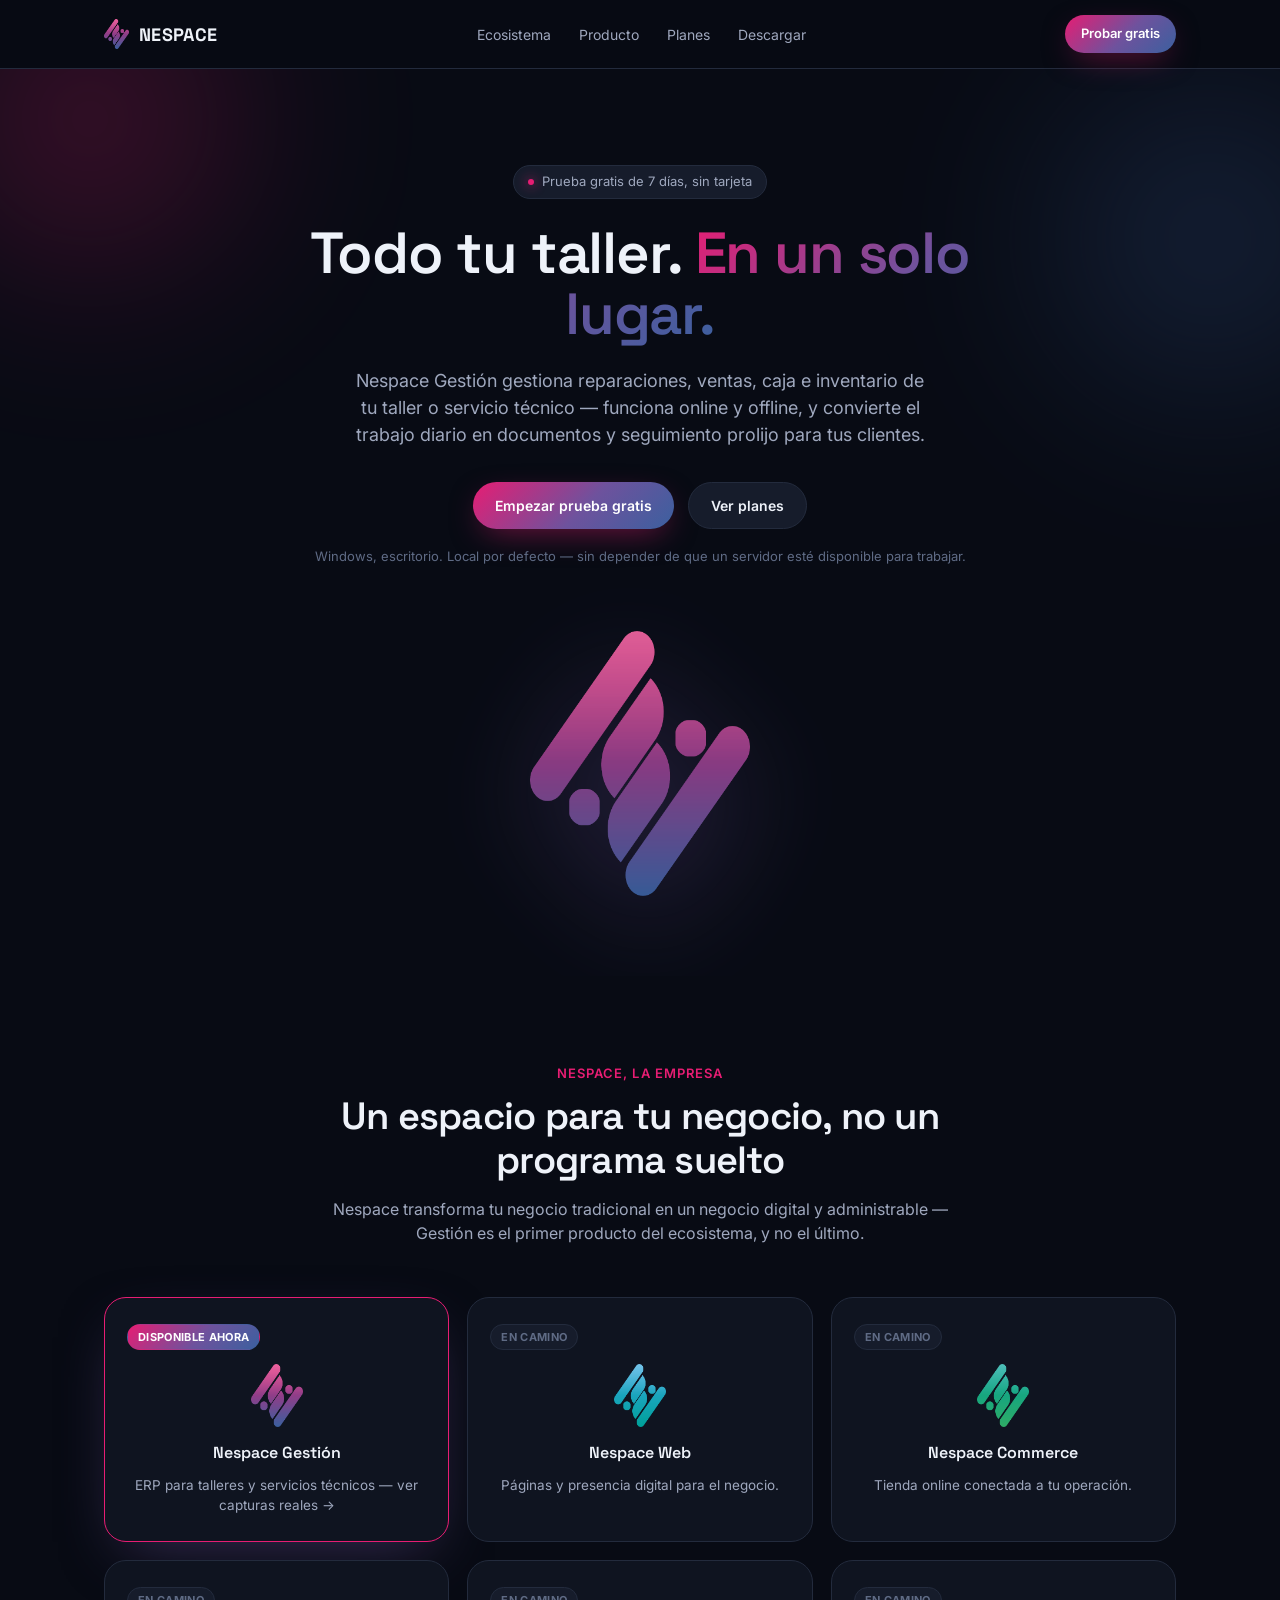
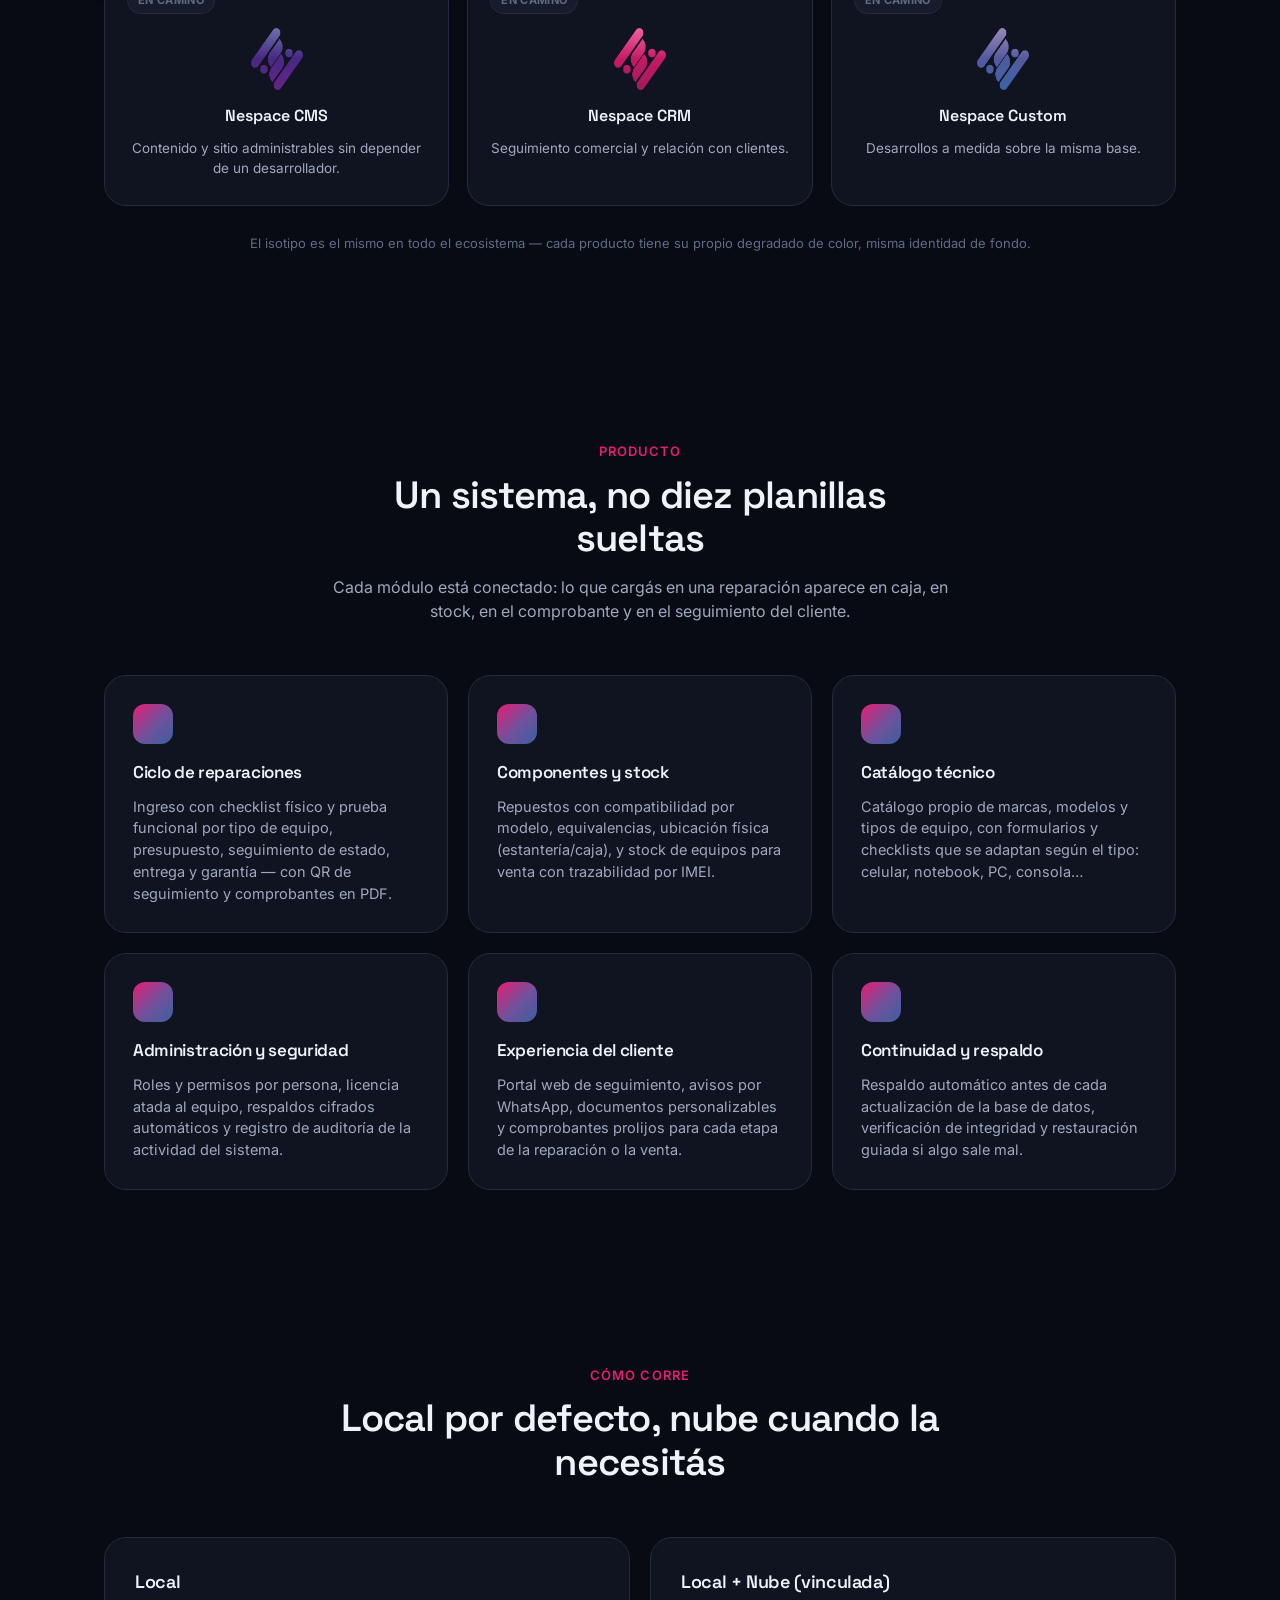
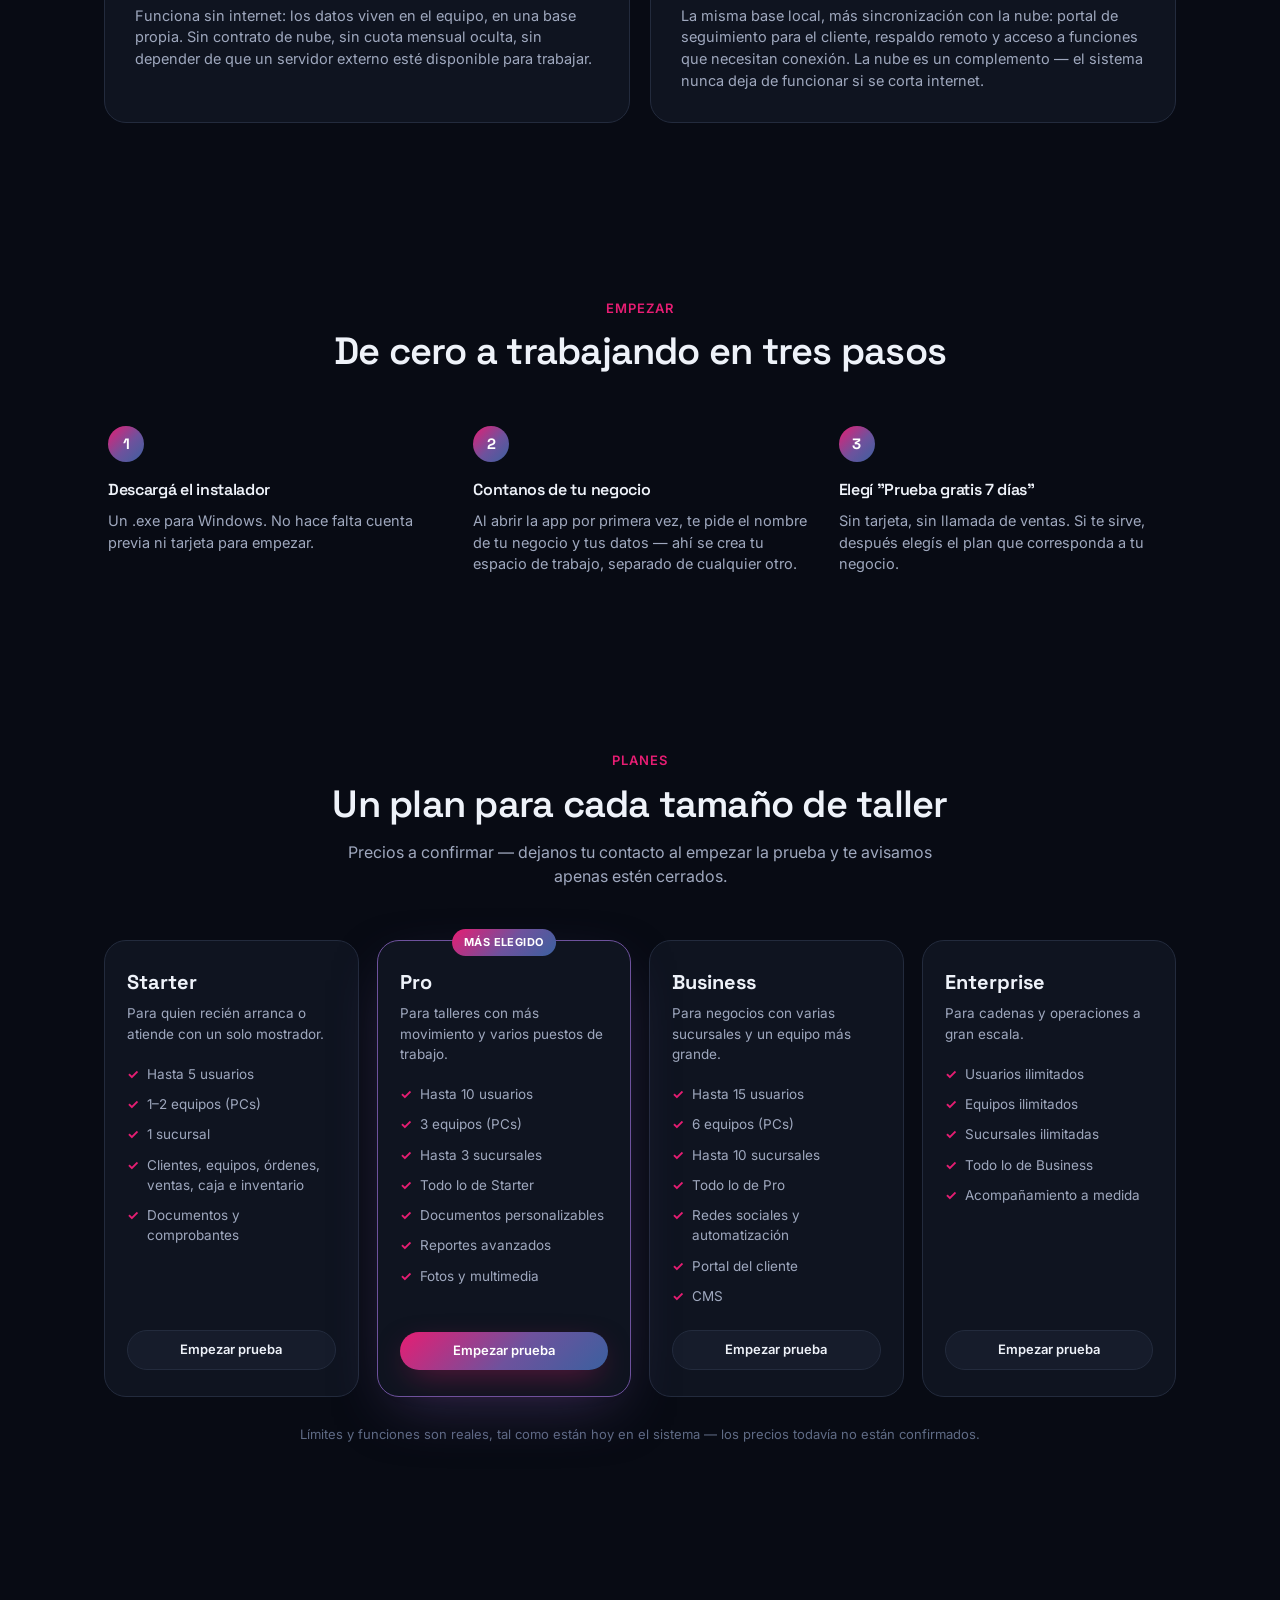
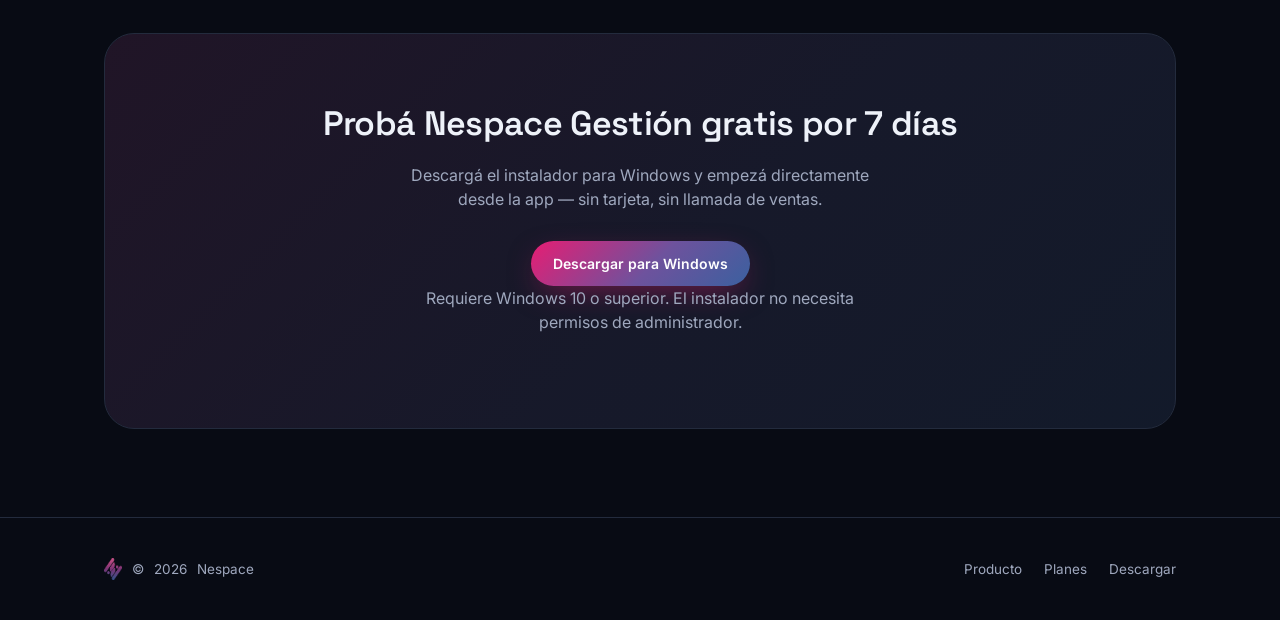
==== commit d854de4f: "Página dedicada de Nespace Gestión con capturas reales del sistema (datos de ejemplo)" ====
--- a/index.html
+++ b/index.html
@@ -66,12 +66,12 @@
         <p>Nespace transforma tu negocio tradicional en un negocio digital y administrable — Gestión es el primer producto del ecosistema, y no el último.</p>
       </div>
       <div class="eco-grid">
-        <div class="eco-card eco-live">
+        <a href="gestion.html" class="eco-card eco-live">
           <span class="eco-badge eco-badge-live">Disponible ahora</span>
           <img src="assets/ecosistema/gestion.png" alt="" />
           <div class="eco-name">Nespace Gestión</div>
-          <p>ERP para talleres y servicios técnicos — el producto de esta página.</p>
-        </div>
+          <p>ERP para talleres y servicios técnicos — ver capturas reales →</p>
+        </a>
         <div class="eco-card">
           <span class="eco-badge">En camino</span>
           <img src="assets/ecosistema/web.png" alt="" />
--- a/style.css
+++ b/style.css
@@ -43,7 +43,7 @@
   margin: 0;
 }
 
-a { color: inherit; }
+a { color: inherit; text-decoration: none; }
 img { max-width: 100%; display: block; }
 
 .wrap {
@@ -214,7 +214,10 @@
 .eco-card.eco-live {
   border-color: var(--brand-magenta);
   box-shadow: var(--shadow-glow);
-}
+  cursor: pointer;
+  transition: transform 160ms cubic-bezier(0.2, 0.7, 0.2, 1), box-shadow 200ms ease;
+}
+.eco-card.eco-live:hover { transform: translateY(-3px); box-shadow: 0 24px 64px -16px rgba(231, 29, 115, 0.6); }
 .eco-card img { width: 52px; height: auto; margin-bottom: 4px; }
 .eco-badge {
   align-self: flex-start;
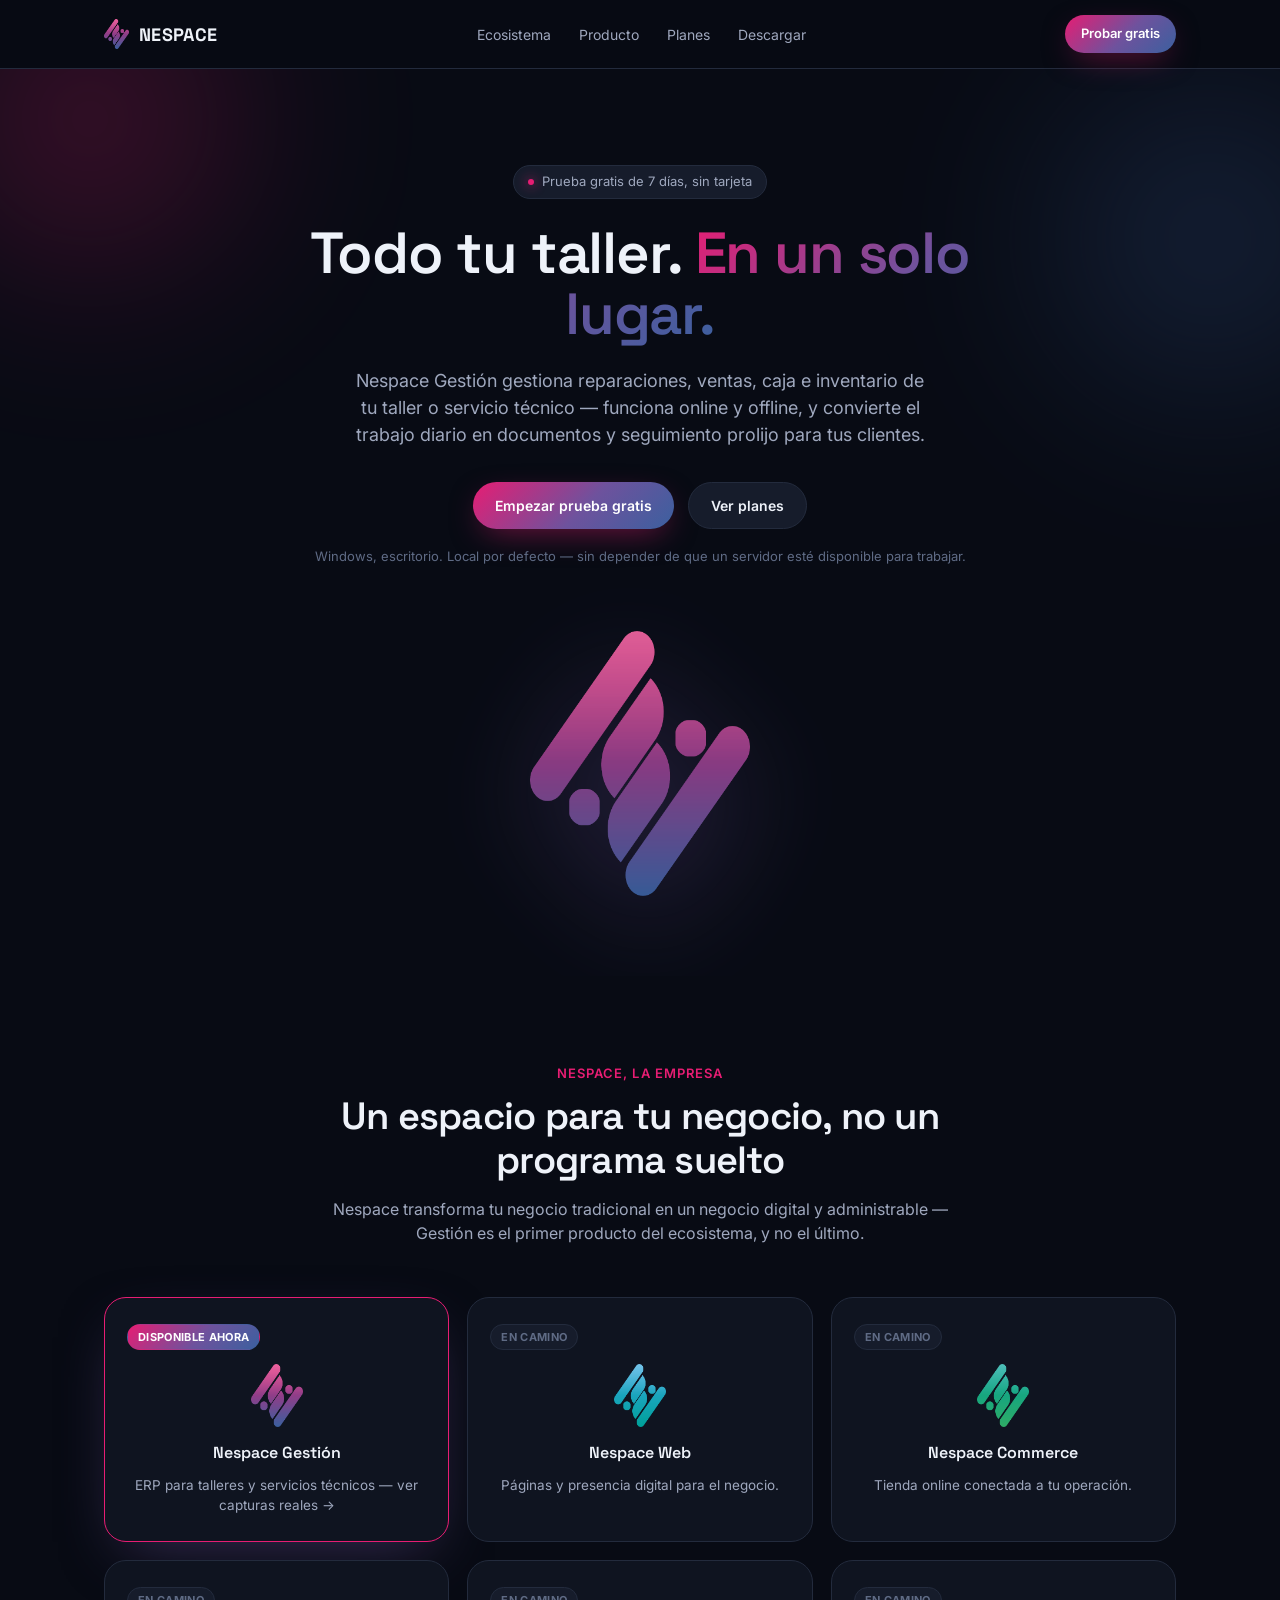
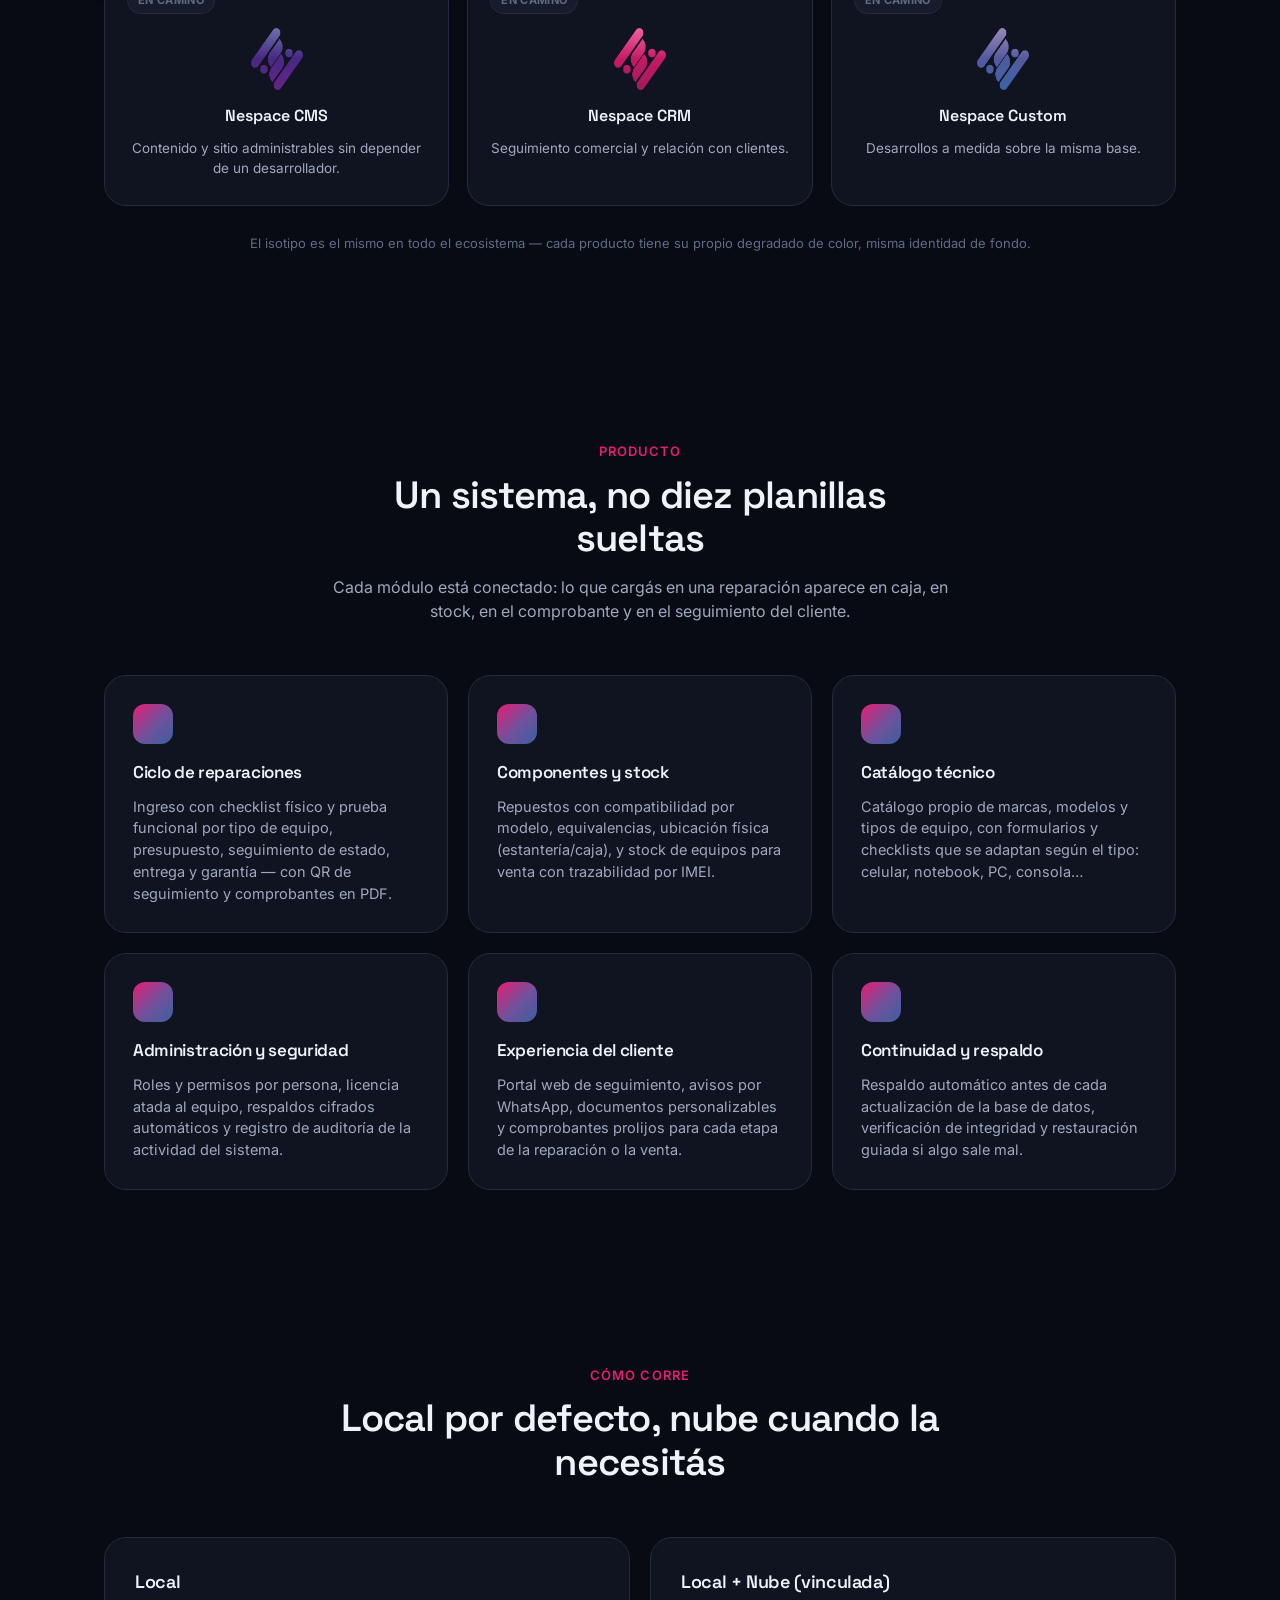
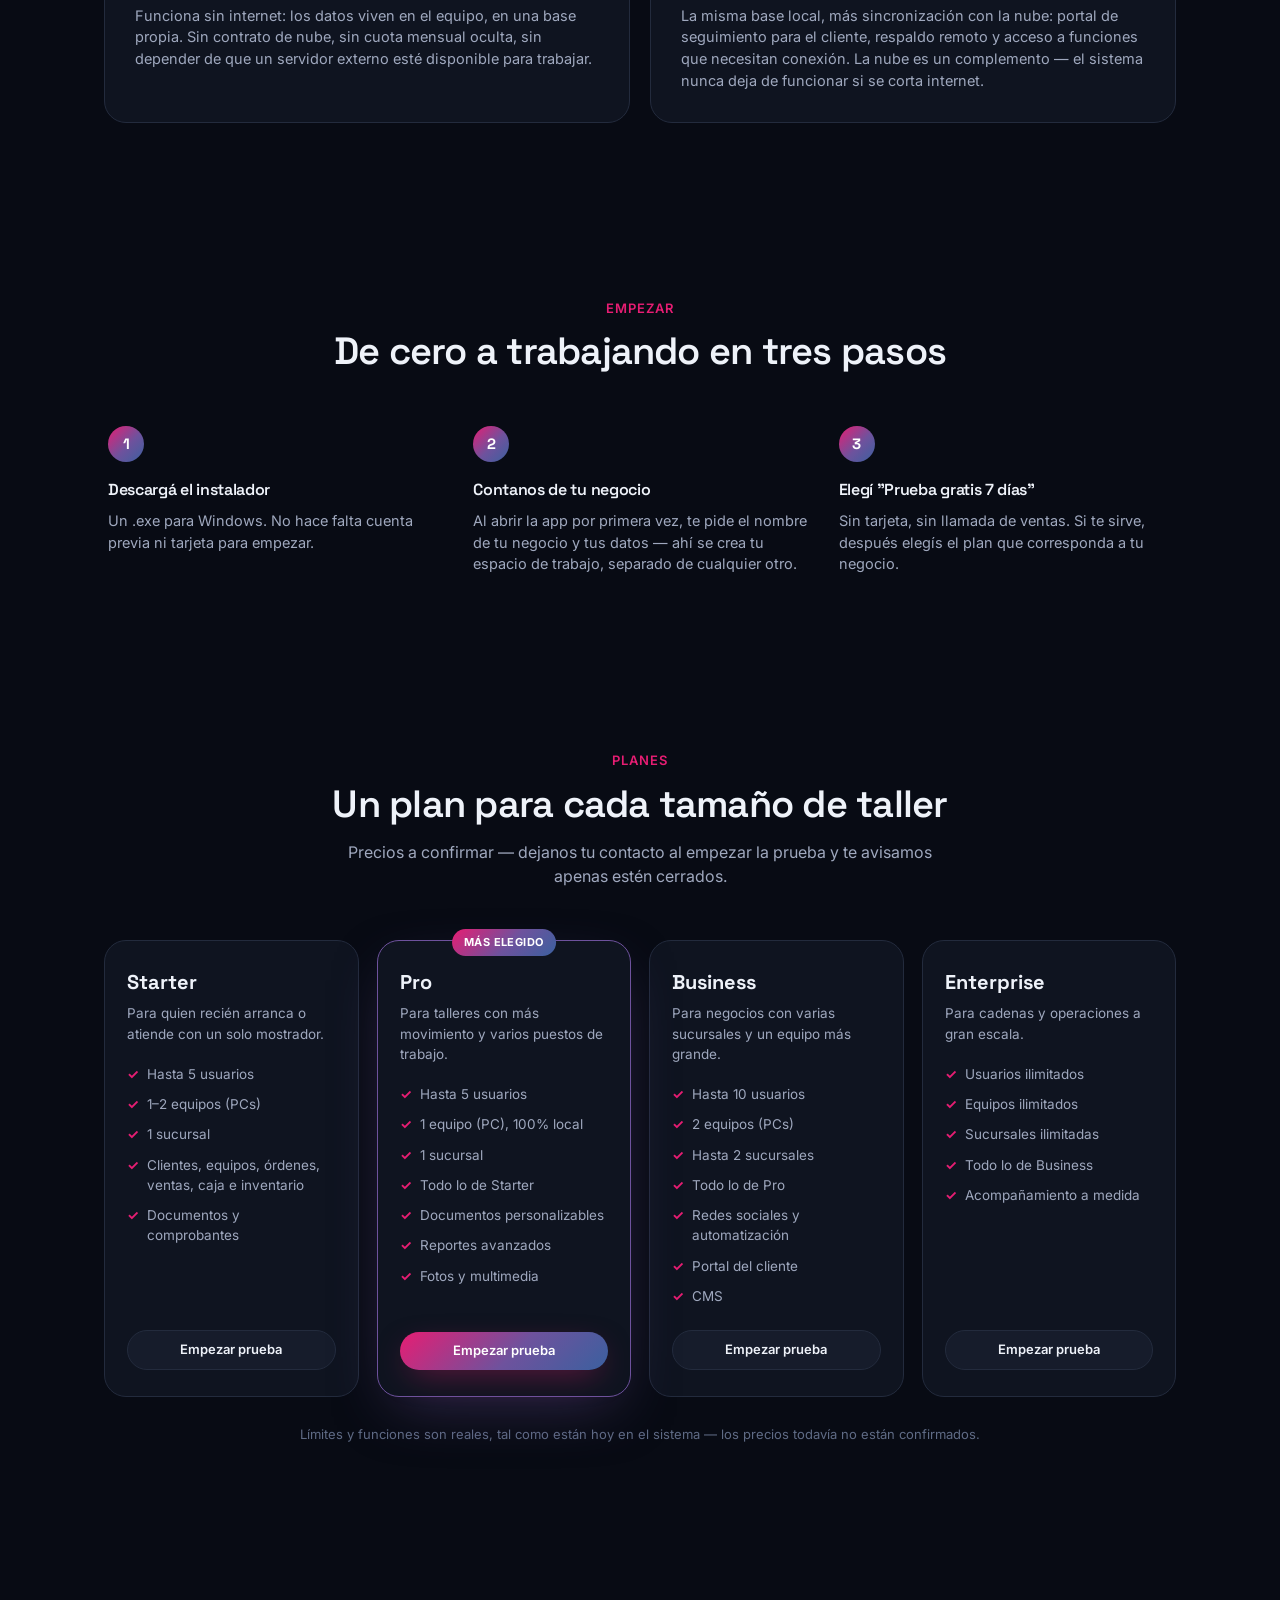
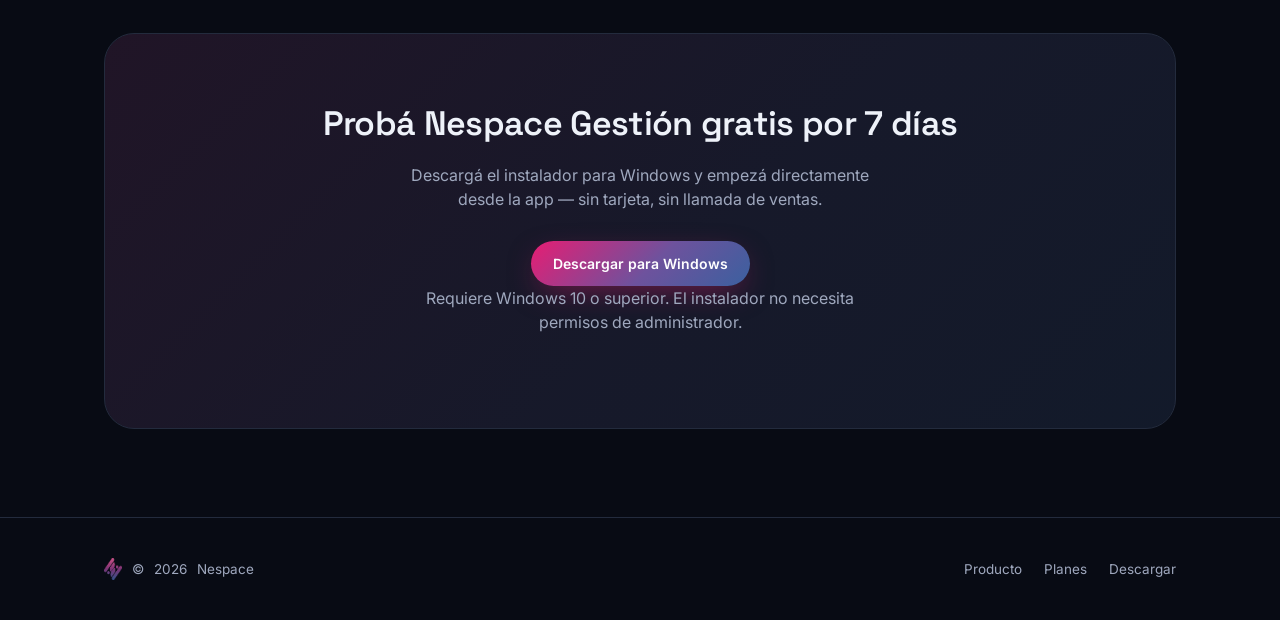
==== commit 5d0f839c: "Actualizar límites reales de Pro/Business en la tabla de planes Pro: 5 usuarios / 1 PC local / 1 suc" ====
--- a/index.html
+++ b/index.html
@@ -219,9 +219,9 @@
           <div class="plan-name">Pro</div>
           <div class="plan-tagline">Para talleres con más movimiento y varios puestos de trabajo.</div>
           <ul class="plan-bullets">
-            <li>Hasta 10 usuarios</li>
-            <li>3 equipos (PCs)</li>
-            <li>Hasta 3 sucursales</li>
+            <li>Hasta 5 usuarios</li>
+            <li>1 equipo (PC), 100% local</li>
+            <li>1 sucursal</li>
             <li>Todo lo de Starter</li>
             <li>Documentos personalizables</li>
             <li>Reportes avanzados</li>
@@ -233,9 +233,9 @@
           <div class="plan-name">Business</div>
           <div class="plan-tagline">Para negocios con varias sucursales y un equipo más grande.</div>
           <ul class="plan-bullets">
-            <li>Hasta 15 usuarios</li>
-            <li>6 equipos (PCs)</li>
-            <li>Hasta 10 sucursales</li>
+            <li>Hasta 10 usuarios</li>
+            <li>2 equipos (PCs)</li>
+            <li>Hasta 2 sucursales</li>
             <li>Todo lo de Pro</li>
             <li>Redes sociales y automatización</li>
             <li>Portal del cliente</li>
@@ -266,7 +266,7 @@
         <h2>Probá Nespace Gestión gratis por 7 días</h2>
         <p>Descargá el instalador para Windows y empezá directamente desde la app — sin tarjeta, sin llamada de ventas.</p>
         <div class="cta-actions">
-          <a href="https://github.com/soportenespace/nespace/releases" class="btn btn-primary" target="_blank" rel="noopener">Descargar para Windows</a>
+          <a href="https://github.com/soportenespace/nespace/releases/latest/download/Nespace-Setup.exe" class="btn btn-primary">Descargar para Windows</a>
         </div>
         <p class="cta-req">Requiere Windows 10 o superior. El instalador no necesita permisos de administrador.</p>
       </div>
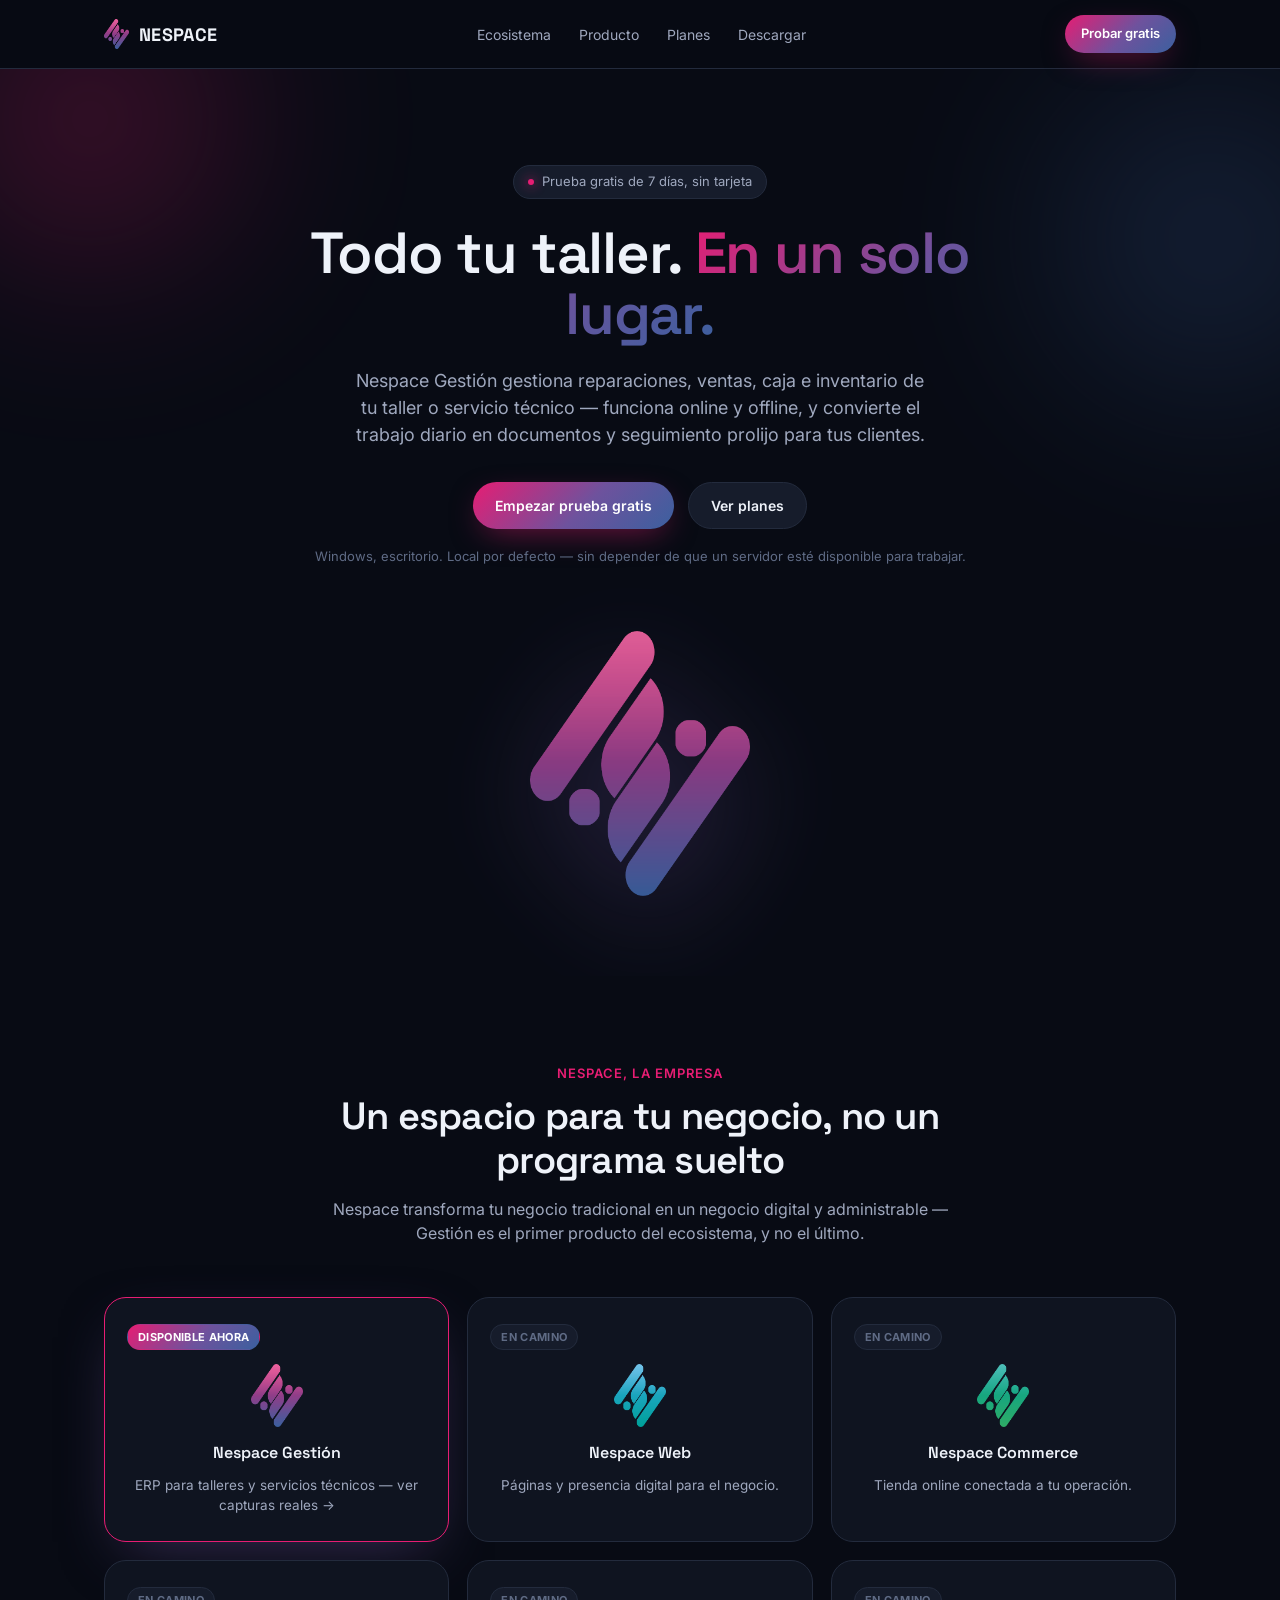
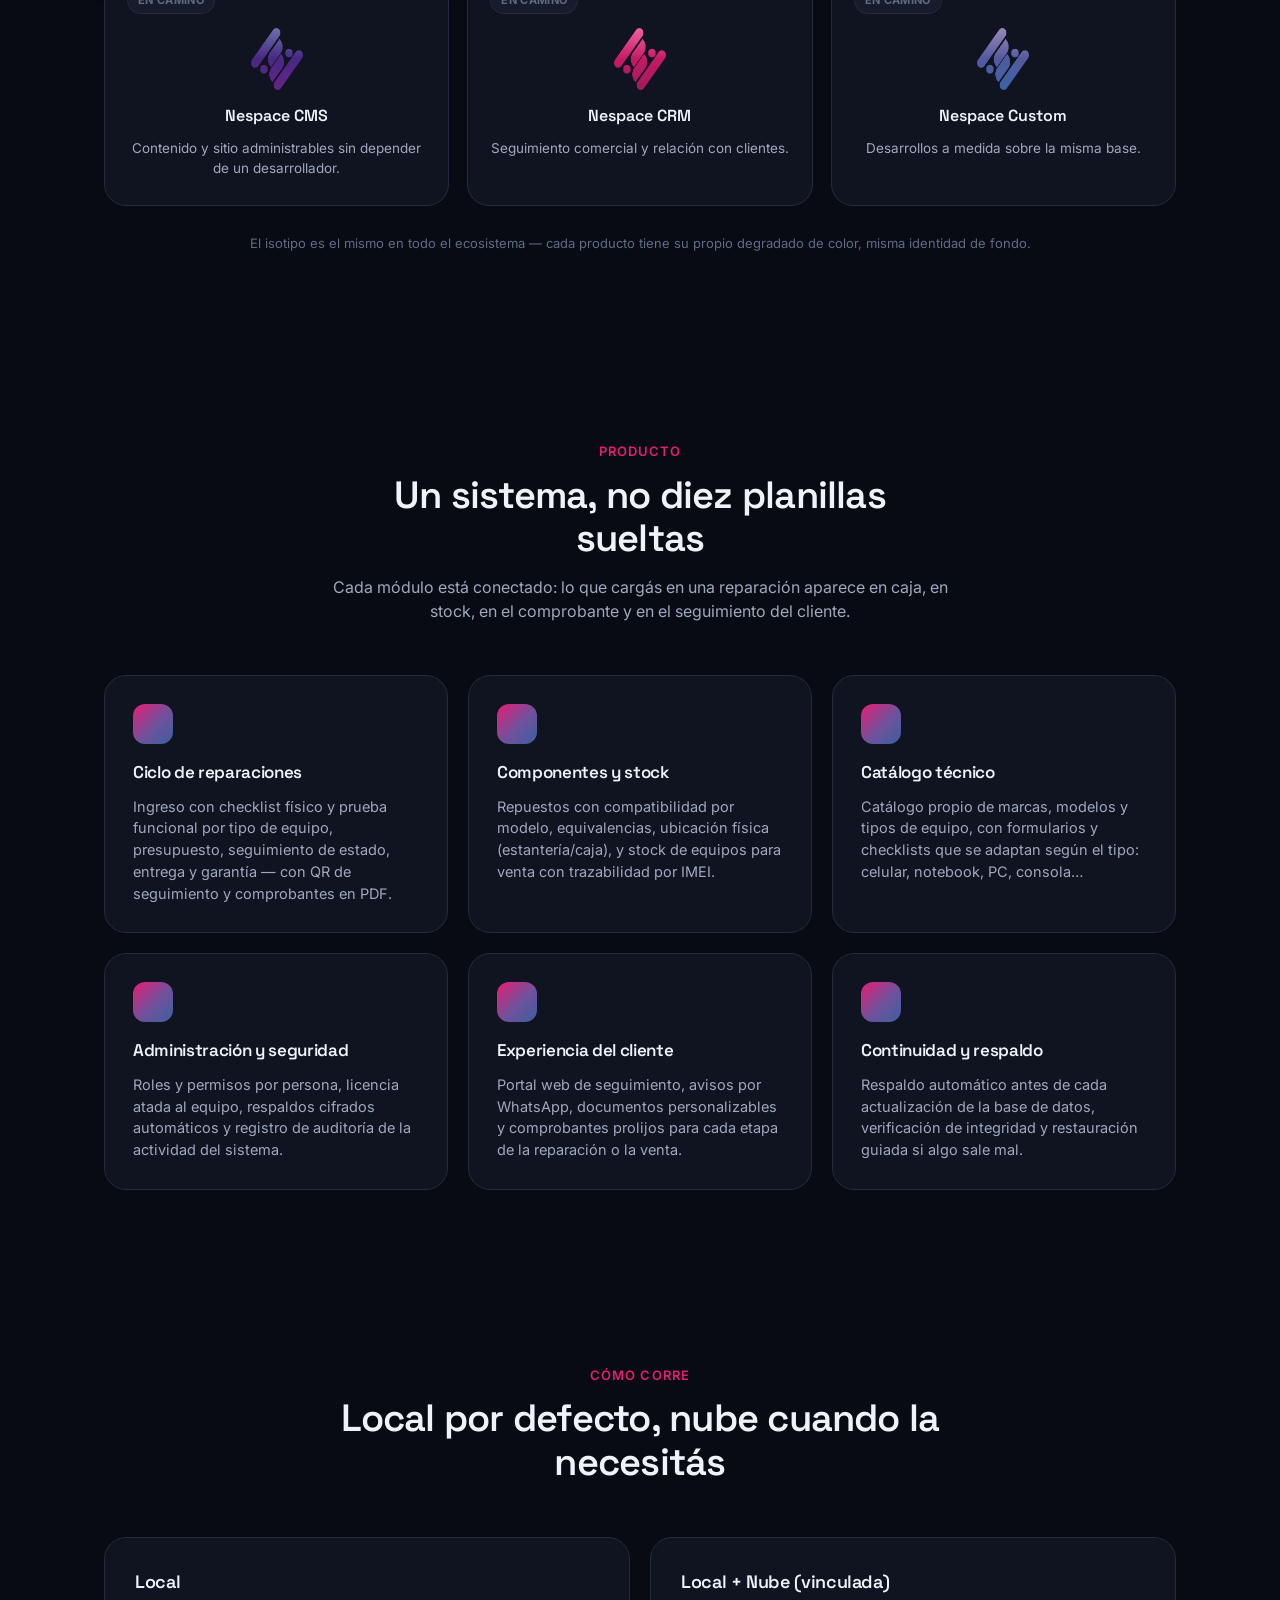
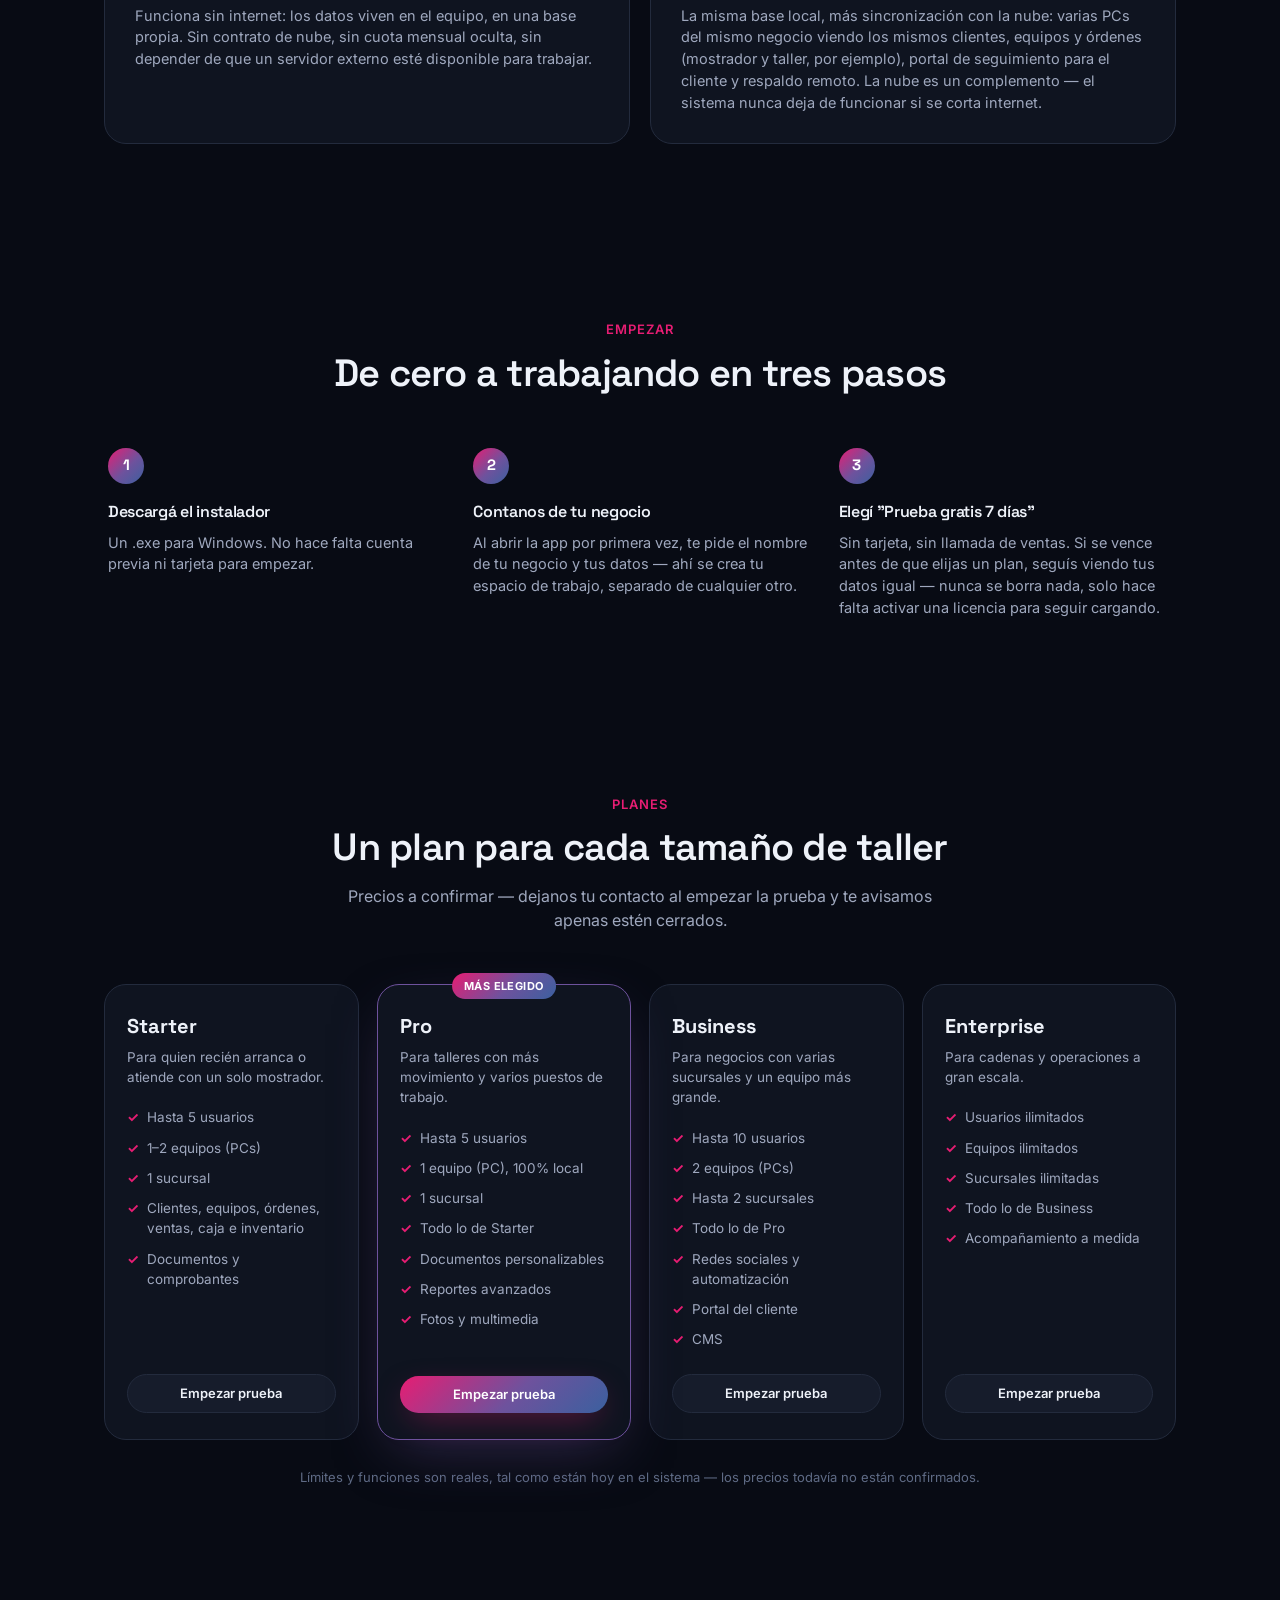
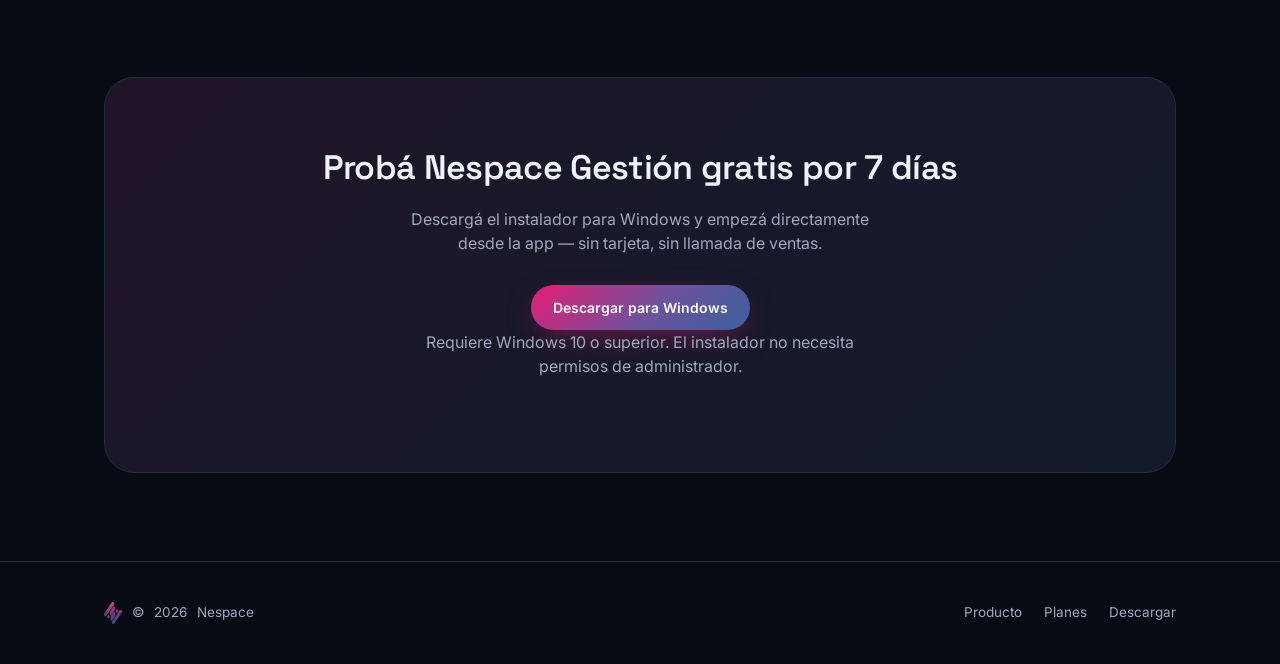
==== commit 6d5e97c6: "Actualizar Local+Nube y prueba gratis con lo nuevo del sistema Local + Nube: ahora menciona explícit" ====
--- a/index.html
+++ b/index.html
@@ -162,7 +162,7 @@
         </div>
         <div class="modalidad-card">
           <h3>Local + Nube (vinculada)</h3>
-          <p>La misma base local, más sincronización con la nube: portal de seguimiento para el cliente, respaldo remoto y acceso a funciones que necesitan conexión. La nube es un complemento — el sistema nunca deja de funcionar si se corta internet.</p>
+          <p>La misma base local, más sincronización con la nube: varias PCs del mismo negocio viendo los mismos clientes, equipos y órdenes (mostrador y taller, por ejemplo), portal de seguimiento para el cliente y respaldo remoto. La nube es un complemento — el sistema nunca deja de funcionar si se corta internet.</p>
         </div>
       </div>
     </div>
@@ -188,7 +188,7 @@
         <div class="step">
           <div class="step-num">3</div>
           <h3>Elegí "Prueba gratis 7 días"</h3>
-          <p>Sin tarjeta, sin llamada de ventas. Si te sirve, después elegís el plan que corresponda a tu negocio.</p>
+          <p>Sin tarjeta, sin llamada de ventas. Si se vence antes de que elijas un plan, seguís viendo tus datos igual — nunca se borra nada, solo hace falta activar una licencia para seguir cargando.</p>
         </div>
       </div>
     </div>
